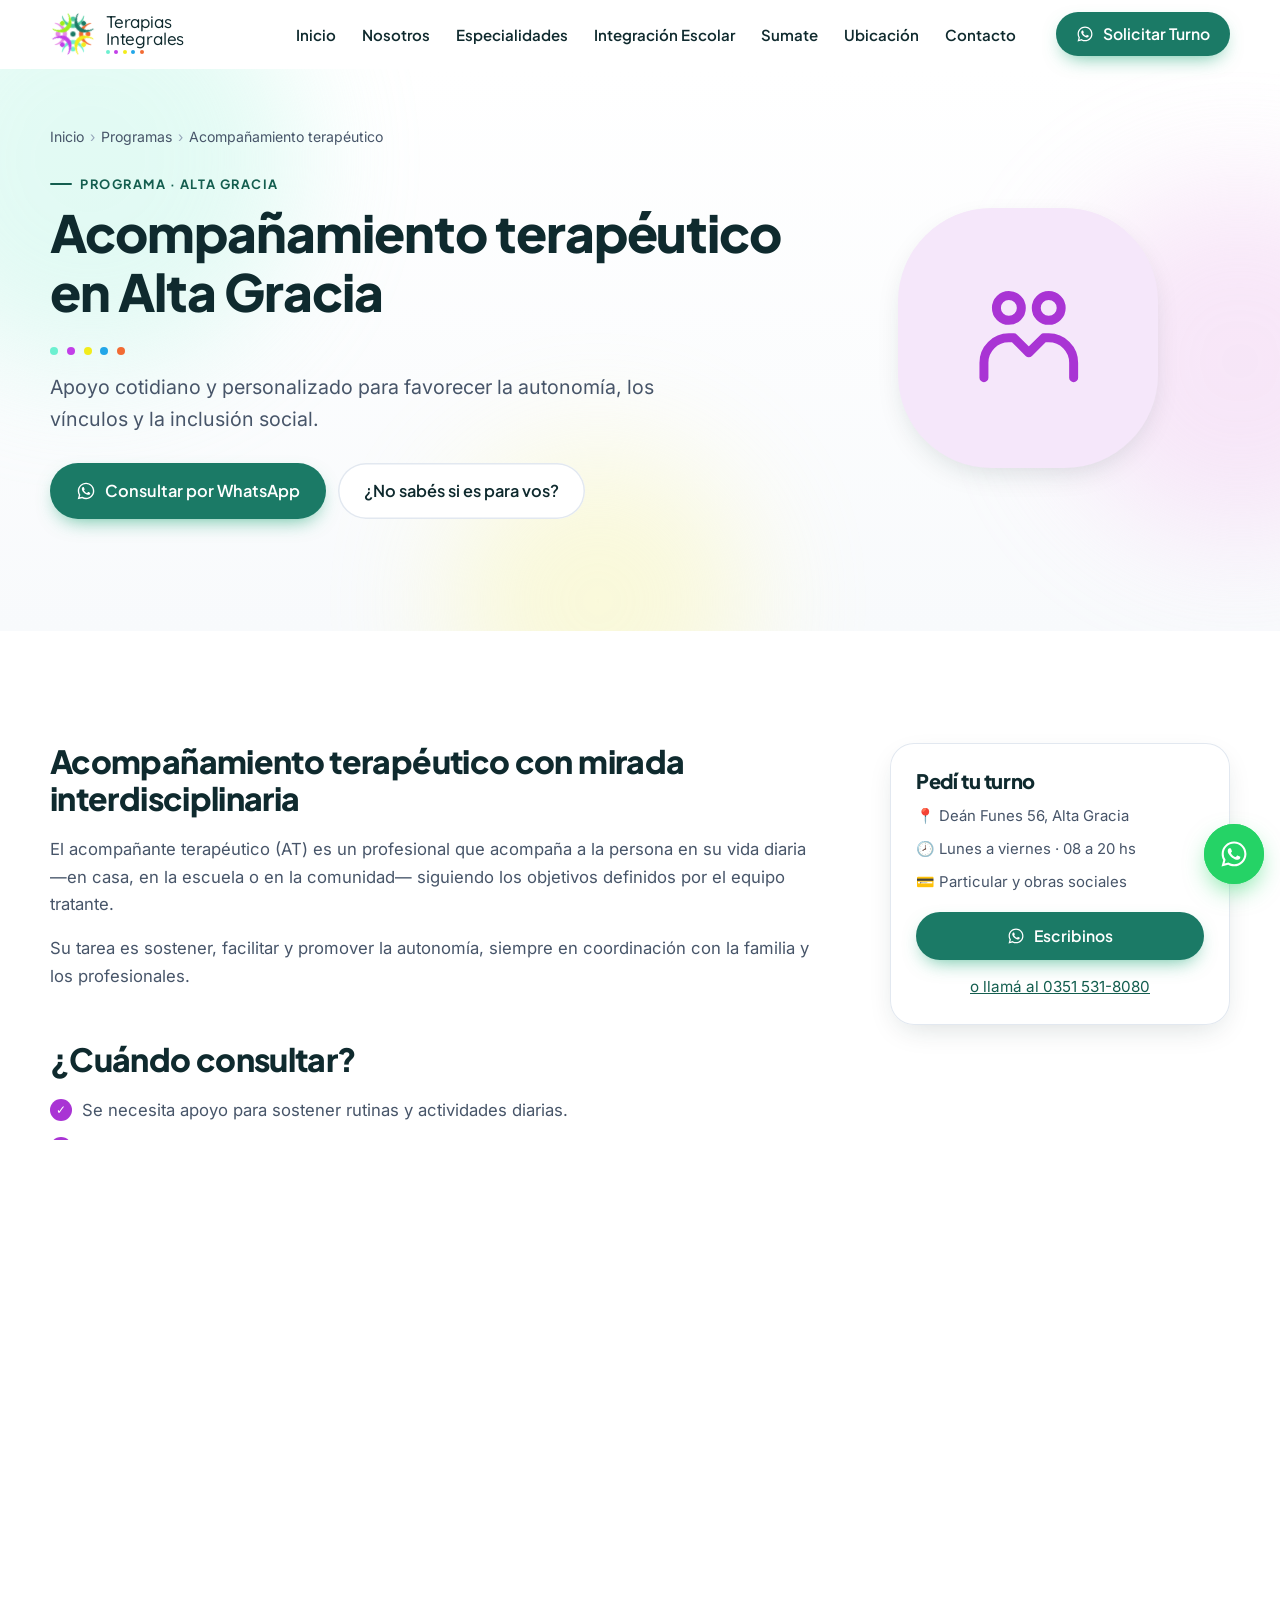
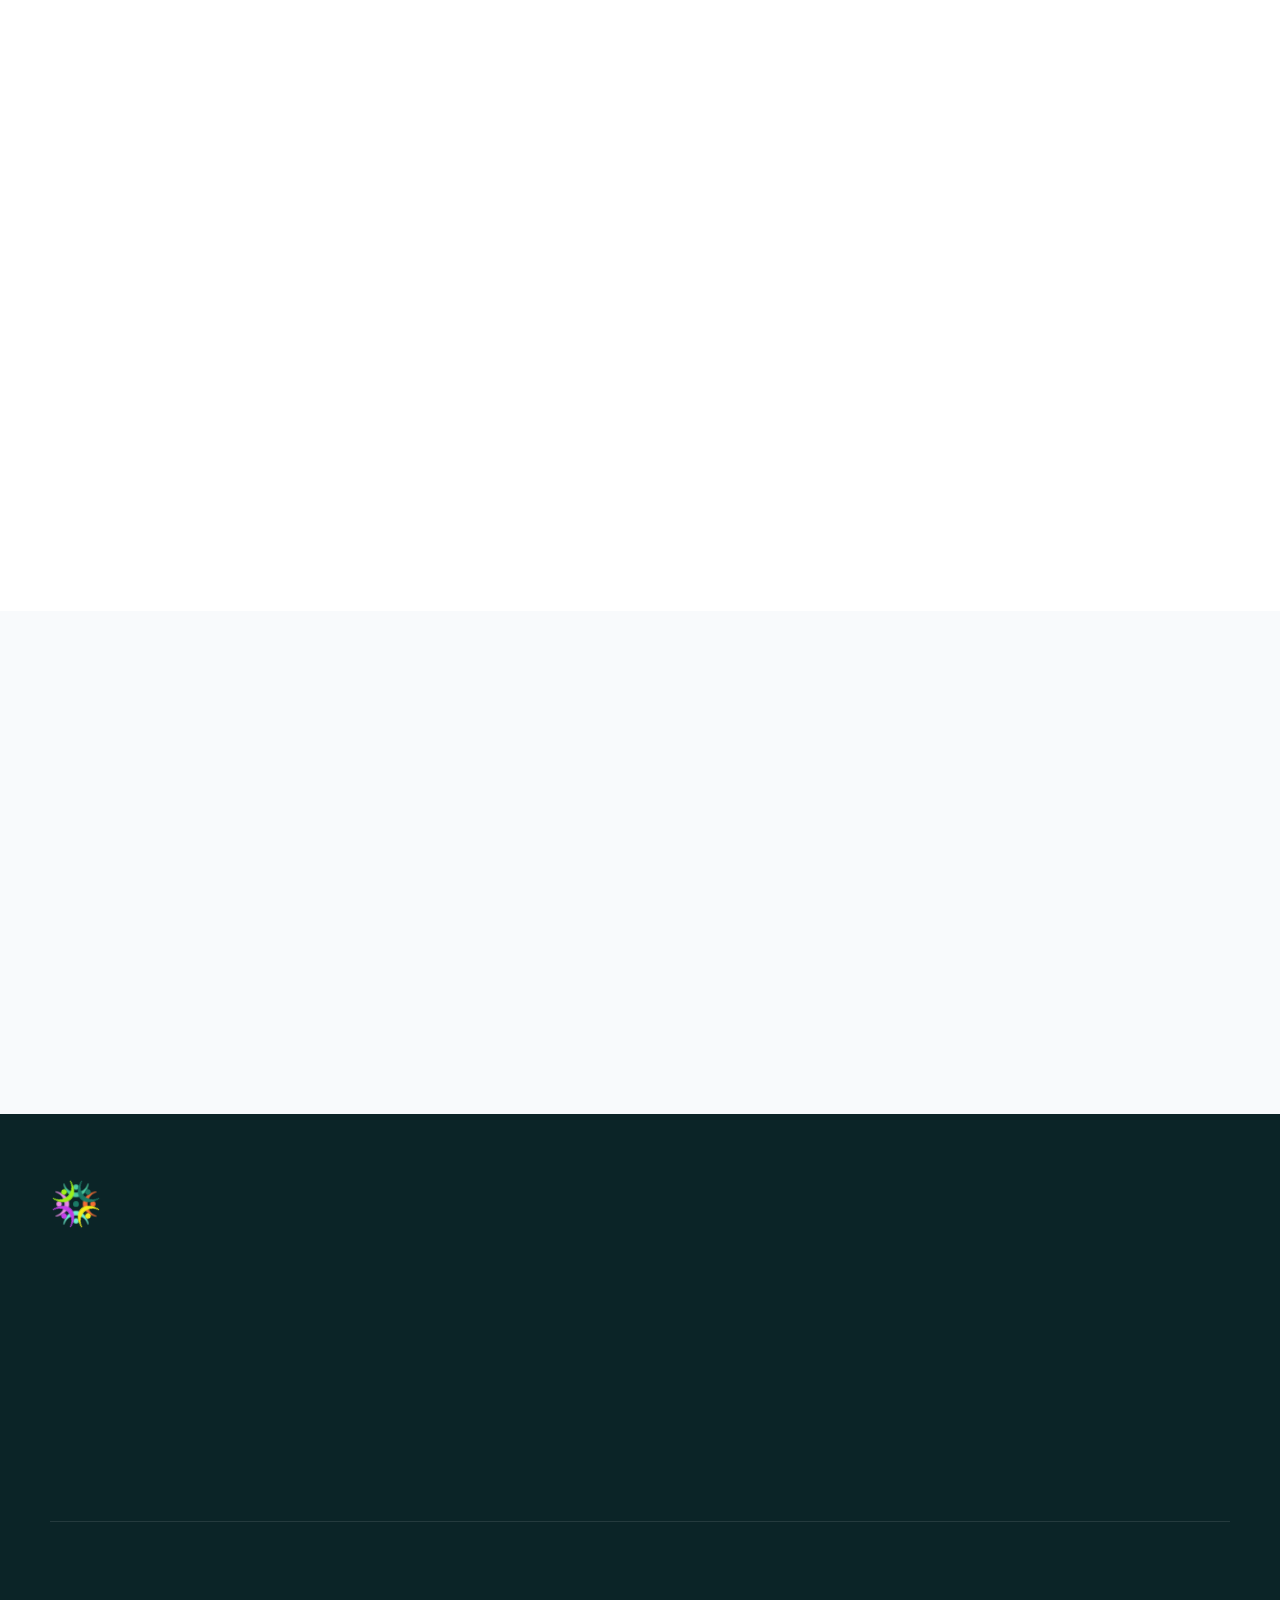
==== acompanamiento-terapeutico-alta-gracia/index.html @ f872b90b "Páginas por especialidad, orientador, mapa diferido, fuentes locales, privacidad y 404 Co-Authored-B" ====
<!doctype html>
<!-- Diseño y desarrollo web: Lic. Nicolás Bongiorno · WhatsApp +54 9 351 657-5261 · https://wa.me/5493516575261 -->
<!-- Página generada por tools/build.py: editá tools/content.py y volvé a ejecutar el script. -->
<html lang="es-AR">
<head>
  <meta charset="utf-8">
  <meta name="viewport" content="width=device-width, initial-scale=1, viewport-fit=cover">
  <title>Acompañante terapéutico en Alta Gracia | AT · Terapias Integrales</title>
  <meta name="description" content="Acompañamiento terapéutico (AT) en Alta Gracia: apoyo cotidiano personalizado en casa, escuela y comunidad para favorecer la autonomía.">
  <meta name="robots" content="index, follow, max-image-preview:large">
  <link rel="canonical" href="https://licbongiorno.github.io/terapiasintegrales/acompanamiento-terapeutico-alta-gracia/">
  <meta name="theme-color" content="#1B7A66">
  <meta name="geo.region" content="AR-X">
  <meta name="geo.placename" content="Alta Gracia, Córdoba">
  <meta property="og:type" content="website">
  <meta property="og:locale" content="es_AR">
  <meta property="og:site_name" content="Terapias Integrales">
  <meta property="og:title" content="Acompañante terapéutico en Alta Gracia | AT · Terapias Integrales">
  <meta property="og:description" content="Acompañamiento terapéutico (AT) en Alta Gracia: apoyo cotidiano personalizado en casa, escuela y comunidad para favorecer la autonomía.">
  <meta property="og:url" content="https://licbongiorno.github.io/terapiasintegrales/acompanamiento-terapeutico-alta-gracia/">
  <meta property="og:image" content="https://licbongiorno.github.io/terapiasintegrales/assets/img/og-image.png">
  <meta name="twitter:card" content="summary_large_image">
  <link rel="icon" href="../assets/img/logo.svg" type="image/svg+xml">
  <link rel="apple-touch-icon" href="../assets/img/apple-touch-icon.png">
  <link rel="manifest" href="../site.webmanifest">
  <link rel="preload" href="../assets/fonts/plusjakartasans-latin.woff2" as="font" type="font/woff2" crossorigin>
  <link rel="preload" href="../assets/fonts/inter-latin.woff2" as="font" type="font/woff2" crossorigin>
  <link rel="stylesheet" href="../assets/css/styles.css">
  <script type="application/ld+json">
{
  "@context": "https://schema.org",
  "@graph": [
    {
      "@type": "MedicalWebPage",
      "@id": "https://licbongiorno.github.io/terapiasintegrales/acompanamiento-terapeutico-alta-gracia/#pagina",
      "url": "https://licbongiorno.github.io/terapiasintegrales/acompanamiento-terapeutico-alta-gracia/",
      "name": "Acompañante terapéutico en Alta Gracia | AT · Terapias Integrales",
      "description": "Acompañamiento terapéutico (AT) en Alta Gracia: apoyo cotidiano personalizado en casa, escuela y comunidad para favorecer la autonomía.",
      "inLanguage": "es-AR",
      "isPartOf": {
        "@id": "https://licbongiorno.github.io/terapiasintegrales/#web"
      },
      "about": {
        "@id": "https://licbongiorno.github.io/terapiasintegrales/acompanamiento-terapeutico-alta-gracia/#servicio"
      },
      "lastReviewed": "2026-11-19",
      "breadcrumb": {
        "@id": "https://licbongiorno.github.io/terapiasintegrales/acompanamiento-terapeutico-alta-gracia/#ruta"
      }
    },
    {
      "@type": "Service",
      "@id": "https://licbongiorno.github.io/terapiasintegrales/acompanamiento-terapeutico-alta-gracia/#servicio",
      "name": "Acompañamiento terapéutico en Alta Gracia",
      "description": "Apoyo cotidiano y personalizado para favorecer la autonomía, los vínculos y la inclusión social.",
      "provider": {
        "@id": "https://licbongiorno.github.io/terapiasintegrales/#clinica"
      },
      "serviceType": "Acompañamiento terapéutico",
      "areaServed": {
        "@type": "City",
        "name": "Alta Gracia"
      }
    },
    {
      "@type": [
        "MedicalClinic",
        "LocalBusiness"
      ],
      "@id": "https://licbongiorno.github.io/terapiasintegrales/#clinica",
      "name": "Terapias Integrales",
      "url": "https://licbongiorno.github.io/terapiasintegrales/",
      "telephone": "+54 9 351 531-8080",
      "address": {
        "@type": "PostalAddress",
        "streetAddress": "Deán Funes 56, Barrio Pellegrini",
        "addressLocality": "Alta Gracia",
        "addressRegion": "Córdoba",
        "postalCode": "X5186GHG",
        "addressCountry": "AR"
      },
      "availableService": {
        "@id": "https://licbongiorno.github.io/terapiasintegrales/acompanamiento-terapeutico-alta-gracia/#servicio"
      }
    },
    {
      "@type": "BreadcrumbList",
      "@id": "https://licbongiorno.github.io/terapiasintegrales/acompanamiento-terapeutico-alta-gracia/#ruta",
      "itemListElement": [
        {
          "@type": "ListItem",
          "position": 1,
          "name": "Inicio",
          "item": "https://licbongiorno.github.io/terapiasintegrales/"
        },
        {
          "@type": "ListItem",
          "position": 2,
          "name": "Programas",
          "item": "https://licbongiorno.github.io/terapiasintegrales/#programas"
        },
        {
          "@type": "ListItem",
          "position": 3,
          "name": "Acompañamiento terapéutico",
          "item": "https://licbongiorno.github.io/terapiasintegrales/acompanamiento-terapeutico-alta-gracia/"
        }
      ]
    },
    {
      "@type": "FAQPage",
      "mainEntity": [
        {
          "@type": "Question",
          "name": "¿Qué hace un acompañante terapéutico?",
          "acceptedAnswer": {
            "@type": "Answer",
            "text": "Acompaña a la persona en su vida cotidiana para favorecer su autonomía e inclusión, siguiendo los objetivos del tratamiento y en coordinación con el equipo."
          }
        },
        {
          "@type": "Question",
          "name": "¿Se necesita una indicación?",
          "acceptedAnswer": {
            "@type": "Answer",
            "text": "Generalmente el AT es indicado por el profesional tratante, y suele ser un requisito para la cobertura de la obra social."
          }
        },
        {
          "@type": "Question",
          "name": "¿Dónde trabaja el AT?",
          "acceptedAnswer": {
            "@type": "Answer",
            "text": "En los espacios que se acuerden según los objetivos: el hogar, la escuela, actividades recreativas o la comunidad."
          }
        }
      ]
    }
  ]
}
  </script>
</head>

<body>
  <a class="skip-link" href="#main">Saltar al contenido</a>
  <div class="scroll-progress" aria-hidden="true"></div>

  <header class="header" id="top">
    <nav class="nav container" aria-label="Navegación principal">
      <a class="brand" href="../" aria-label="Terapias Integrales, ir al inicio">
        <svg class="lm" viewBox="-320 -320 640 640" aria-hidden="true" focusable="false"><g transform="rotate(0)"><g class="lm-f" style="--i:0;color:var(--l-teal)"><use href="#lm-p"/></g></g><g transform="rotate(90)"><g class="lm-f" style="--i:2;color:var(--l-orange)"><use href="#lm-p"/></g></g><g transform="rotate(180)"><g class="lm-f" style="--i:4;color:var(--l-mint)"><use href="#lm-p"/></g></g><g transform="rotate(270)"><g class="lm-f" style="--i:6;color:var(--l-pink)"><use href="#lm-p"/></g></g><g transform="rotate(45)"><g class="lm-f" style="--i:1;color:var(--l-green)"><use href="#lm-p"/></g></g><g transform="rotate(135)"><g class="lm-f" style="--i:3;color:var(--l-yellow)"><use href="#lm-p"/></g></g><g transform="rotate(225)"><g class="lm-f" style="--i:5;color:var(--l-purple)"><use href="#lm-p"/></g></g><g transform="rotate(315)"><g class="lm-f" style="--i:7;color:var(--l-lime)"><use href="#lm-p"/></g></g><circle class="lm-c" r="36"/></svg>
        <span class="brand__text"><span>Terapias</span><span>Integrales</span><span class="ldots" aria-hidden="true"><i></i><i></i><i></i><i></i><i></i></span></span>
      </a>

      <ul class="nav__links" id="nav-menu">
        <li><a href="../">Inicio</a></li>
        <li><a href="../#nosotros">Nosotros</a></li>
        <li><a href="../#especialidades">Especialidades</a></li>
        <li><a href="../#programas">Integración Escolar</a></li>
        <li><a href="../#trabaja-con-nosotros">Sumate</a></li>
        <li><a href="../#ubicacion">Ubicación</a></li>
        <li><a href="../#contacto">Contacto</a></li>
        <li class="nav__cta-mobile"><a class="btn btn--primary js-wa" href="https://wa.me/5493515318080?text=Hola%20Terapias%20Integrales%2C%20quisiera%20hacer%20una%20consulta%20por%20un%20turno." target="_blank" rel="noopener">Solicitar Turno</a></li>
      </ul>

      <a class="btn btn--primary nav__cta magnetic" href="https://wa.me/5493515318080?text=Hola%20Terapias%20Integrales%2C%20quisiera%20hacer%20una%20consulta%20por%20un%20turno." target="_blank" rel="noopener">
        <svg aria-hidden="true" width="18" height="18"><use href="#i-wa"/></svg>
        Solicitar Turno
      </a>

      <button class="nav__toggle" aria-controls="nav-menu" aria-expanded="false" aria-label="Abrir menú">
        <span></span><span></span><span></span>
      </button>
    </nav>
  </header>
  <div class="nav__backdrop" aria-hidden="true"></div>

  <main id="main">
    <section class="page-hero" style="--c:var(--purple)" aria-labelledby="page-title">
      <div class="hero__bg" aria-hidden="true">
        <span class="blob blob--1"></span>
        <span class="blob blob--2"></span>
        <span class="blob blob--3"></span>
      </div>
      <div class="container page-hero__grid">
        <div>
          <nav class="crumbs" aria-label="Ruta de navegación">
            <ol>
              <li><a href="../">Inicio</a></li>
              <li><a href="../#programas">Programas</a></li>
              <li aria-current="page">Acompañamiento terapéutico</li>
            </ol>
          </nav>
          <p class="eyebrow reveal">Programa · Alta Gracia</p>
          <h1 id="page-title" class="reveal">Acompañamiento terapéutico en Alta Gracia</h1>
          <span class="ldots reveal" aria-hidden="true"><i></i><i></i><i></i><i></i><i></i></span>
          <p class="hero__lead reveal">Apoyo cotidiano y personalizado para favorecer la autonomía, los vínculos y la inclusión social.</p>
          <div class="hero__actions reveal">
            <a class="btn btn--primary btn--lg magnetic" href="https://wa.me/5493515318080?text=Hola%20Terapias%20Integrales%2C%20quisiera%20consultar%20por%20acompa%C3%B1amiento%20terap%C3%A9utico." target="_blank" rel="noopener">
              <svg aria-hidden="true" width="20" height="20"><use href="#i-wa"/></svg>
              Consultar por WhatsApp
            </a>
            <a class="btn btn--ghost btn--lg" href="../#orientador-seccion">¿No sabés si es para vos?</a>
          </div>
        </div>
        <div class="page-hero__icon reveal" aria-hidden="true"><svg><use href="#i-hands"/></svg></div>
      </div>
    </section>

    <section class="section">
      <div class="container page-layout">
        <article class="prose" style="--c:var(--purple)">
          <h2 class="reveal">Acompañamiento terapéutico con mirada interdisciplinaria</h2>
          <p class="reveal">El acompañante terapéutico (AT) es un profesional que acompaña a la persona en su vida diaria —en casa, en la escuela o en la comunidad— siguiendo los objetivos definidos por el equipo tratante.</p>
          <p class="reveal">Su tarea es sostener, facilitar y promover la autonomía, siempre en coordinación con la familia y los profesionales.</p>

          <h2 class="reveal">¿Cuándo consultar?</h2>
          <ul class="checks-ink reveal">
              <li>Se necesita apoyo para sostener rutinas y actividades diarias.</li>
              <li>Hay indicación del equipo tratante de un AT.</li>
              <li>Se busca favorecer la inclusión en espacios sociales, recreativos o escolares.</li>
              <li>Momentos de crisis o transición que requieren mayor acompañamiento.</li>
          </ul>

          <h2 class="reveal">Cómo trabajamos</h2>
          <ul class="checks-ink reveal">
              <li>Entrevista inicial y definición de objetivos con el equipo tratante.</li>
              <li>Asignación de un acompañante según el perfil y la necesidad.</li>
              <li>Intervención en los espacios acordados (hogar, escuela, comunidad).</li>
              <li>Supervisión y reuniones de seguimiento.</li>
          </ul>

          <h2 class="reveal">¿A quiénes atendemos?</h2>
          <p class="reveal">Niños, adolescentes, adultos y adultos mayores. Atendemos en Deán Funes 56, Barrio Pellegrini, Alta Gracia (Córdoba), de lunes a viernes de 08:00 a 20:00 hs.</p>

          <h2 class="reveal">Preguntas frecuentes sobre acompañamiento terapéutico</h2>
          <div class="accordion">
            <details class="acc reveal" name="faq" open>
              <summary>¿Qué hace un acompañante terapéutico?</summary>
              <div class="acc__body"><p>Acompaña a la persona en su vida cotidiana para favorecer su autonomía e inclusión, siguiendo los objetivos del tratamiento y en coordinación con el equipo.</p></div>
            </details>
            <details class="acc reveal" name="faq">
              <summary>¿Se necesita una indicación?</summary>
              <div class="acc__body"><p>Generalmente el AT es indicado por el profesional tratante, y suele ser un requisito para la cobertura de la obra social.</p></div>
            </details>
            <details class="acc reveal" name="faq">
              <summary>¿Dónde trabaja el AT?</summary>
              <div class="acc__body"><p>En los espacios que se acuerden según los objetivos: el hogar, la escuela, actividades recreativas o la comunidad.</p></div>
            </details>
          </div>
        </article>

        <aside class="page-aside">
          <div class="aside-card reveal">
            <h2>Pedí tu turno</h2>
            <ul>
              <li>📍 Deán Funes 56, Alta Gracia</li>
              <li>🕗 Lunes a viernes · 08 a 20 hs</li>
              <li>💳 Particular y obras sociales</li>
            </ul>
            <a class="btn btn--primary magnetic" href="https://wa.me/5493515318080?text=Hola%20Terapias%20Integrales%2C%20quisiera%20consultar%20por%20acompa%C3%B1amiento%20terap%C3%A9utico." target="_blank" rel="noopener">
              <svg aria-hidden="true" width="18" height="18"><use href="#i-wa"/></svg> Escribinos
            </a>
            <p style="margin:14px 0 0;text-align:center"><a href="tel:+5493515318080">o llamá al 0351 531-8080</a></p>
          </div>
        </aside>
      </div>
    </section>

    <section class="section section--soft" aria-labelledby="rel-title">
      <div class="container">
        <header class="section__head">
          <p class="eyebrow reveal">Trabajo en equipo</p>
          <h2 id="rel-title" class="reveal">Especialidades que suelen complementarse</h2>
          <span class="ldots reveal" aria-hidden="true"><i></i><i></i><i></i><i></i><i></i></span>
        </header>
        <ul class="related reveal">
            <li><a href="../integracion-escolar-alta-gracia/" style="--c:var(--green)"><span class="card__icon"><svg aria-hidden="true"><use href="#i-school"/></svg></span>Integración escolar</a></li>
            <li><a href="../psicologia-alta-gracia/" style="--c:var(--purple)"><span class="card__icon"><svg aria-hidden="true"><use href="#i-psico"/></svg></span>Psicología</a></li>
            <li><a href="../psicomotricidad-alta-gracia/" style="--c:#5FA80F"><span class="card__icon"><svg aria-hidden="true"><use href="#i-motor"/></svg></span>Psicomotricidad</a></li>
        </ul>
      </div>
    </section>
  </main>

  <!-- ================= FOOTER ================= -->
  <footer class="footer">
    <div class="container footer__grid">
      <div>
        <a class="brand brand--light" href="../" aria-label="Terapias Integrales, ir al inicio">
          <svg class="lm lm--footer" viewBox="-320 -320 640 640" aria-hidden="true" focusable="false"><g transform="rotate(0)"><g class="lm-f" style="--i:0;color:var(--l-teal)"><use href="#lm-p"/></g></g><g transform="rotate(90)"><g class="lm-f" style="--i:2;color:var(--l-orange)"><use href="#lm-p"/></g></g><g transform="rotate(180)"><g class="lm-f" style="--i:4;color:var(--l-mint)"><use href="#lm-p"/></g></g><g transform="rotate(270)"><g class="lm-f" style="--i:6;color:var(--l-pink)"><use href="#lm-p"/></g></g><g transform="rotate(45)"><g class="lm-f" style="--i:1;color:var(--l-green)"><use href="#lm-p"/></g></g><g transform="rotate(135)"><g class="lm-f" style="--i:3;color:var(--l-yellow)"><use href="#lm-p"/></g></g><g transform="rotate(225)"><g class="lm-f" style="--i:5;color:var(--l-purple)"><use href="#lm-p"/></g></g><g transform="rotate(315)"><g class="lm-f" style="--i:7;color:var(--l-lime)"><use href="#lm-p"/></g></g><circle class="lm-c" r="36"/></svg>
          <span class="brand__text"><span>Terapias</span><span>Integrales</span><span class="ldots" aria-hidden="true"><i></i><i></i><i></i><i></i><i></i></span></span>
        </a>
        <p class="footer__about">Centro de salud interdisciplinario en Alta Gracia, Córdoba. Psicología, fonoaudiología, psicopedagogía, psicomotricidad, kinesiología y nutrición.</p>
        <button type="button" class="share-btn footer__share js-share">
          <svg aria-hidden="true" width="16" height="16" viewBox="0 0 24 24" fill="none" stroke="currentColor" stroke-width="2" stroke-linecap="round" stroke-linejoin="round"><circle cx="18" cy="5" r="3"/><circle cx="6" cy="12" r="3"/><circle cx="18" cy="19" r="3"/><path d="m8.6 13.5 6.8 4M15.4 6.5l-6.8 4"/></svg>
          Compartir esta web
        </button>
      </div>
      <nav aria-label="Especialidades">
        <h2 class="footer__title">Especialidades</h2>
        <ul>
          <li><a href="../psicologia-alta-gracia/">Psicología</a></li>
          <li><a href="../fonoaudiologia-alta-gracia/">Fonoaudiología</a></li>
          <li><a href="../psicopedagogia-alta-gracia/">Psicopedagogía</a></li>
          <li><a href="../psicomotricidad-alta-gracia/">Psicomotricidad</a></li>
          <li><a href="../kinesiologia-alta-gracia/">Kinesiología</a></li>
          <li><a href="../nutricion-alta-gracia/">Nutrición</a></li>
          <li><a href="../integracion-escolar-alta-gracia/">Integración escolar</a></li>
          <li><a href="../acompanamiento-terapeutico-alta-gracia/">Acompañamiento terapéutico</a></li>
        </ul>
      </nav>
      <nav aria-label="Enlaces del pie">
        <h2 class="footer__title">Secciones</h2>
        <ul>
          <li><a href="../#nosotros">Nosotros</a></li>
          <li><a href="../#especialidades">Especialidades</a></li>
          <li><a href="../#orientador-seccion">¿Qué especialidad necesito?</a></li>
          <li><a href="../#faq">Preguntas frecuentes</a></li>
          <li><a href="../#trabaja-con-nosotros">Trabajá con nosotros</a></li>
          <li><a href="../#ubicacion">Ubicación</a></li>
        </ul>
      </nav>
      <div>
        <h2 class="footer__title">Contacto</h2>
        <ul>
          <li>Deán Funes 56, Alta Gracia</li>
          <li><a href="tel:+5493515318080">0351 531-8080</a></li>
          <li>Lun a Vie · 08 a 20 hs</li>
          <li><a href="https://www.instagram.com/terapias_integrales_ag/" target="_blank" rel="noopener">@terapias_integrales_ag</a></li>
        </ul>
      </div>
    </div>
    <div class="container footer__bottom">
      <div class="footer__legal">
        <p>© <span id="year">2026</span> Terapias Integrales · Alta Gracia, Córdoba, Argentina</p>
        <a href="../privacidad/">Política de privacidad</a>
      </div>

      <!-- Crédito de diseño -->
      <a class="credit" href="https://wa.me/5493516575261?text=Hola%20Nicol%C3%A1s%2C%20vi%20la%20web%20de%20Terapias%20Integrales%20y%20me%20gustar%C3%ADa%20una%20p%C3%A1gina%20web%20para%20mi%20proyecto." target="_blank" rel="noopener" aria-label="Diseño y desarrollo web por Lic. Nicolás Bongiorno. ¿Querés una web así? Escribile por WhatsApp al 351 657-5261">
        <span class="credit__badge" aria-hidden="true">
          <svg width="18" height="18" viewBox="0 0 24 24" fill="none" stroke="currentColor" stroke-width="2" stroke-linecap="round" stroke-linejoin="round"><path d="m16 18 6-6-6-6M8 6l-6 6 6 6"/></svg>
        </span>
        <span class="credit__text">
          <span class="credit__small">Diseño y desarrollo web</span>
          <span class="credit__name">Lic. Nicolás Bongiorno</span>
        </span>
        <span class="credit__cta" aria-hidden="true">
          <svg width="16" height="16"><use href="#i-wa"/></svg>
          <span>¿Querés una web así? <strong>351 657-5261</strong></span>
        </span>
      </a>

      <a href="#top" class="to-top" aria-label="Volver arriba">↑</a>
    </div>
  </footer>

  <!-- ================= WHATSAPP FLOTANTE ================= -->
  <a class="wa-float" href="https://wa.me/5493515318080?text=Hola%20Terapias%20Integrales%2C%20quisiera%20hacer%20una%20consulta%20por%20un%20turno." target="_blank" rel="noopener" aria-label="Escribinos por WhatsApp">
    <span class="wa-float__tip">¿Te ayudamos? <strong>Escribinos</strong></span>
    <span class="wa-float__btn"><svg aria-hidden="true" width="30" height="30"><use href="#i-wa"/></svg></span>
  </a>

  <div class="toast" role="status" aria-live="polite"></div>

  <!-- ================= SPRITE DE ÍCONOS ================= -->
  <svg width="0" height="0" style="position:absolute" aria-hidden="true">
    <defs>
      <g id="lm-p"><circle cx="0" cy="-208" r="34" fill="currentColor"/><path d="M-150 -250 C-120 -34 120 -34 150 -250 C100 -100 -100 -100 -150 -250Z" fill="currentColor" stroke="currentColor" stroke-width="8" stroke-linejoin="round"/></g>
      <symbol id="i-wa" viewBox="0 0 24 24"><path fill="currentColor" d="M12.04 2C6.58 2 2.13 6.45 2.13 11.91c0 1.75.46 3.45 1.32 4.95L2.05 22l5.25-1.38c1.45.79 3.08 1.21 4.74 1.21 5.46 0 9.91-4.45 9.91-9.91C21.95 6.45 17.5 2 12.04 2Zm0 18.15c-1.48 0-2.93-.4-4.2-1.15l-.3-.18-3.12.82.83-3.04-.2-.31a8.2 8.2 0 0 1-1.26-4.38c0-4.54 3.7-8.24 8.25-8.24 4.54 0 8.24 3.7 8.24 8.24 0 4.55-3.7 8.24-8.24 8.24Zm4.52-6.16c-.25-.12-1.47-.72-1.69-.81-.23-.08-.39-.12-.56.13-.16.25-.64.81-.78.97-.15.17-.29.19-.54.06-.25-.12-1.05-.39-1.99-1.23-.74-.66-1.23-1.47-1.38-1.72-.14-.25-.01-.38.11-.51.11-.11.25-.29.37-.43.13-.15.17-.25.25-.42.08-.17.04-.31-.02-.43-.06-.13-.56-1.35-.77-1.84-.2-.48-.41-.42-.56-.43h-.48c-.17 0-.43.06-.66.31-.22.25-.86.85-.86 2.07s.89 2.4 1.01 2.56c.12.17 1.75 2.67 4.23 3.74.59.26 1.05.41 1.41.52.59.19 1.13.16 1.56.1.48-.07 1.47-.6 1.67-1.18.21-.58.21-1.07.14-1.18-.06-.1-.22-.16-.47-.28Z"/></symbol>
      <symbol id="i-arrow" viewBox="0 0 24 24"><path fill="none" stroke="currentColor" stroke-width="2" stroke-linecap="round" stroke-linejoin="round" d="M5 12h14M13 6l6 6-6 6"/></symbol>
      <symbol id="i-psico" viewBox="0 0 24 24"><g fill="none" stroke="currentColor" stroke-width="1.8" stroke-linecap="round" stroke-linejoin="round"><path d="M12 21s-7-4.35-7-10a4.5 4.5 0 0 1 7-3.74A4.5 4.5 0 0 1 19 11c0 5.65-7 10-7 10Z"/><path d="M9 11.5c1 1.3 2 1.8 3 1.8s2-.5 3-1.8"/></g></symbol>
      <symbol id="i-fono" viewBox="0 0 24 24"><g fill="none" stroke="currentColor" stroke-width="1.8" stroke-linecap="round" stroke-linejoin="round"><path d="M4 12h2M8 8v8M12 5v14M16 8v8M20 11v2"/></g></symbol>
      <symbol id="i-psp" viewBox="0 0 24 24"><g fill="none" stroke="currentColor" stroke-width="1.8" stroke-linecap="round" stroke-linejoin="round"><path d="M9 18h6M10 21h4"/><path d="M12 3a6 6 0 0 0-3.6 10.8c.6.45 1 1.2 1 2V16h5.2v-.2c0-.8.4-1.55 1-2A6 6 0 0 0 12 3Z"/></g></symbol>
      <symbol id="i-motor" viewBox="0 0 24 24"><g fill="none" stroke="currentColor" stroke-width="1.8" stroke-linecap="round" stroke-linejoin="round"><circle cx="13" cy="4.5" r="1.8"/><path d="M7 21l3-6 3 2 1 4M9 11l3-3 3 3 3 1M10 15l2-7"/></g></symbol>
      <symbol id="i-kine" viewBox="0 0 24 24"><g fill="none" stroke="currentColor" stroke-width="1.8" stroke-linecap="round" stroke-linejoin="round"><path d="M12 3v18M9 6c0 1.5 6 1.5 6 0M9 10c0 1.5 6 1.5 6 0M9 14c0 1.5 6 1.5 6 0M9 18c0 1.5 6 1.5 6 0"/></g></symbol>
      <symbol id="i-nutri" viewBox="0 0 24 24"><g fill="none" stroke="currentColor" stroke-width="1.8" stroke-linecap="round" stroke-linejoin="round"><path d="M12 7c-1.5-2-5-2.5-6.5 0C4 9.5 5 15 7.5 18.5c1.3 1.8 3 2.2 4.5 1.3 1.5.9 3.2.5 4.5-1.3C19 15 20 9.5 18.5 7 17 4.5 13.5 5 12 7Z"/><path d="M12 7c0-2 1-3.5 3-4"/></g></symbol>
      <symbol id="i-school" viewBox="0 0 24 24"><g fill="none" stroke="currentColor" stroke-width="1.8" stroke-linecap="round" stroke-linejoin="round"><path d="M2 9l10-5 10 5-10 5L2 9Z"/><path d="M6 11v5c0 1.5 3 3 6 3s6-1.5 6-3v-5M22 9v6"/></g></symbol>
      <symbol id="i-hands" viewBox="0 0 24 24"><g fill="none" stroke="currentColor" stroke-width="1.8" stroke-linecap="round" stroke-linejoin="round"><circle cx="8" cy="6" r="2.5"/><circle cx="16" cy="6" r="2.5"/><path d="M3 20v-3a5 5 0 0 1 5-5h1l3 3 3-3h1a5 5 0 0 1 5 5v3"/></g></symbol>
      <symbol id="i-shield" viewBox="0 0 24 24"><g fill="none" stroke="currentColor" stroke-width="1.8" stroke-linecap="round" stroke-linejoin="round"><path d="M12 3l8 3v6c0 5-3.5 8-8 9-4.5-1-8-4-8-9V6l8-3Z"/><path d="M9 12l2 2 4-4"/></g></symbol>
      <symbol id="i-pin" viewBox="0 0 24 24"><g fill="none" stroke="currentColor" stroke-width="1.8" stroke-linecap="round" stroke-linejoin="round"><path d="M12 21s-7-6.2-7-12a7 7 0 0 1 14 0c0 5.8-7 12-7 12Z"/><circle cx="12" cy="9" r="2.5"/></g></symbol>
      <symbol id="i-clock" viewBox="0 0 24 24"><g fill="none" stroke="currentColor" stroke-width="1.8" stroke-linecap="round"><circle cx="12" cy="12" r="9"/><path d="M12 7v5l3 2"/></g></symbol>
      <symbol id="i-phone" viewBox="0 0 24 24"><path fill="none" stroke="currentColor" stroke-width="1.8" stroke-linejoin="round" d="M5 3h3l2 5-2.5 1.5a11 11 0 0 0 7 7L16 14l5 2v3a2 2 0 0 1-2 2A16 16 0 0 1 3 5a2 2 0 0 1 2-2Z"/></symbol>
      <symbol id="i-ig" viewBox="0 0 24 24"><g fill="none" stroke="currentColor" stroke-width="1.8"><rect x="3" y="3" width="18" height="18" rx="5"/><circle cx="12" cy="12" r="4"/><circle cx="17.5" cy="6.5" r="1" fill="currentColor"/></g></symbol>
    </defs>
  </svg>

  <script src="../assets/js/main.js" defer></script>
</body>
</html>
---- assets/css/styles.css ----
/* ==========================================================
   Terapias Integrales · Alta Gracia
   Mobile-first · tokens en :root
   ========================================================== */
/* Fuentes alojadas en el sitio (subconjunto latino: á é í ó ú ñ ü ¿ ¡) · SIL Open Font License */
@font-face { font-family: "Inter"; font-style: normal; font-weight: 400 600; font-display: swap; src: url("../fonts/inter-latin.woff2") format("woff2"); }
@font-face { font-family: "Plus Jakarta Sans"; font-style: normal; font-weight: 600 800; font-display: swap; src: url("../fonts/plusjakartasans-latin.woff2") format("woff2"); }
@font-face { font-family: "Quicksand"; font-style: normal; font-weight: 500 600; font-display: swap; src: url("../fonts/quicksand-latin.woff2") format("woff2"); }

:root {
  --white: #FFFFFF;
  --soft: #F8FAFC;
  --ink: #0F2A2E;
  --ink-2: #475569;
  --line: #E2E8F0;

  /* Paleta del logo */
  --green: #1B7A66;      /* verde oscuro (centro del logo) */
  --green-600: #145E4F;
  --green-50: #E9F8F3;
  --teal: #4CC9A0;
  --mint: #6CF0D0;
  --purple: #A934D4;
  --purple-600: #8A22B0;
  --pink: #E88AE6;
  --lime: #9EEF1A;
  --blue: #22A6E8;
  --blue-50: #F0F9FF;
  --coral: #F26B33;
  --coral-50: #FFF4EE;
  --yellow: #F2EC1B;
  --l-teal: #4CC9A0; --l-green: #1B7A66; --l-orange: #F26B33; --l-yellow: #F2EC1B;
  --l-mint: #6CF0D0; --l-purple: #C23FE8; --l-pink: #E88AE6; --l-lime: #9EEF1A;
  --wa: #25D366;

  --radius: 20px;
  --radius-sm: 12px;
  --shadow-sm: 0 1px 2px rgb(15 42 46 / .06), 0 2px 8px rgb(15 42 46 / .04);
  --shadow: 0 10px 30px -10px rgb(15 42 46 / .18);
  --shadow-lg: 0 30px 60px -20px rgb(14 159 110 / .35);

  --f-logo: "Quicksand", "Comfortaa", system-ui, sans-serif;
  --f-head: "Plus Jakarta Sans", "Outfit", system-ui, sans-serif;
  --f-body: "Inter", system-ui, -apple-system, "Segoe UI", sans-serif;
  --ease: cubic-bezier(.22, 1, .36, 1);
  --header-h: 68px;
}

*, *::before, *::after { box-sizing: border-box; }
html { overflow-x: clip; scroll-behavior: smooth; scroll-padding-top: calc(var(--header-h) + 12px); -webkit-text-size-adjust: 100%; }
body {
  margin: 0;
  font: 400 1rem/1.65 var(--f-body);
  color: var(--ink);
  background: var(--white);
  overflow-x: hidden;
  -webkit-font-smoothing: antialiased;
}
img, svg, iframe { display: block; max-width: 100%; }
a { color: var(--green-600); }
h1, h2, h3, .h3 { font-family: var(--f-head); line-height: 1.15; margin: 0 0 .6em; letter-spacing: -.02em; color: var(--ink); }
h1 { font-size: clamp(2.1rem, 6.2vw, 3.7rem); font-weight: 800; }
h2 { font-size: clamp(1.7rem, 4.2vw, 2.6rem); font-weight: 800; }
h3, .h3 { font-size: 1.2rem; font-weight: 700; }
p { margin: 0 0 1em; }
ul, ol { margin: 0; padding: 0; list-style: none; }
address { font-style: normal; }
:focus-visible { outline: 3px solid var(--blue); outline-offset: 3px; border-radius: 6px; }

.container { width: min(1180px, 100% - 32px); margin-inline: auto; }
.skip-link { position: absolute; left: 16px; top: -60px; background: var(--ink); color: #fff; padding: 10px 16px; border-radius: 10px; z-index: 200; transition: top .2s; }
.skip-link:focus { top: 12px; }

/* ---------- Scroll progress ---------- */
.scroll-progress { position: fixed; inset: 0 0 auto 0; height: 3px; z-index: 120; transform-origin: 0 50%; transform: scaleX(0);
  background: linear-gradient(90deg, var(--l-mint), var(--l-green), var(--l-orange), var(--l-yellow), var(--l-purple), var(--l-pink), var(--l-lime)); }

/* ---------- Botones ---------- */
.btn {
  --bg: var(--ink); --fg: #fff;
  position: relative; overflow: hidden; isolation: isolate;
  display: inline-flex; align-items: center; justify-content: center; gap: .55em;
  min-height: 48px; padding: .8em 1.3em; border-radius: 999px; border: 0;
  font: 600 .98rem/1 var(--f-head); text-decoration: none; cursor: pointer;
  background: var(--bg); color: var(--fg);
  transition: transform .35s var(--ease), box-shadow .35s var(--ease), background-color .25s;
  will-change: transform;
}
.btn svg { flex: none; transition: transform .35s var(--ease); }
.btn:hover svg:last-child { transform: translateX(3px); }
.btn:active { transform: scale(.97); }
.btn--primary { --bg: var(--green); box-shadow: 0 8px 20px -8px rgb(14 159 110 / .7); }
.btn--primary:hover { --bg: var(--green-600); box-shadow: var(--shadow-lg); }
.btn--ghost { --bg: var(--white); --fg: var(--ink); box-shadow: inset 0 0 0 1.5px var(--line); }
.btn--ghost:hover { box-shadow: inset 0 0 0 1.5px var(--green); --fg: var(--green-600); }
.btn--light { --bg: rgb(255 255 255 / .95); --fg: var(--ink); }
.btn--light:hover { --bg: #fff; box-shadow: var(--shadow); }
.btn--lg { min-height: 56px; padding: 1em 1.6em; font-size: 1.02rem; }
.btn--block { width: 100%; }
.ripple { position: absolute; border-radius: 50%; transform: scale(0); background: rgb(255 255 255 / .45); animation: ripple .65s var(--ease) forwards; pointer-events: none; z-index: -1; }
.btn--ghost .ripple, .btn--light .ripple { background: rgb(14 159 110 / .18); }
@keyframes ripple { to { transform: scale(3.2); opacity: 0; } }

/* ---------- Header ---------- */
.header {
  position: sticky; top: 0; z-index: 100;
  border-bottom: 1px solid transparent;
  transition: box-shadow .3s, border-color .3s, transform .4s var(--ease);
}
.header::before { content: ""; position: absolute; inset: 0; z-index: -1; background: rgb(255 255 255 / .8);
  backdrop-filter: saturate(1.6) blur(14px); -webkit-backdrop-filter: saturate(1.6) blur(14px); }
.header.is-scrolled { border-color: var(--line); box-shadow: var(--shadow-sm); }
.header.is-hidden { transform: translateY(-100%); }
.nav { height: var(--header-h); display: flex; align-items: center; gap: 16px; }
.brand { display: inline-flex; align-items: center; gap: 10px; text-decoration: none; color: var(--ink); }
.brand .lm { width: 46px; height: 46px; flex: none; transition: transform .8s var(--ease); }
.brand:hover .lm { transform: rotate(45deg); }
.brand__text { display: grid; font: 500 1.06rem/1 var(--f-logo); letter-spacing: -.01em; }
.brand__text span:last-child { font-size: 1.32rem; }
.brand__text .ldots { margin-top: 3px; --s: 4px; }
.brand--light { color: #fff; }

.nav__links {
  position: fixed; inset: 0 0 0 auto; width: min(84vw, 340px); z-index: 110;
  display: flex; flex-direction: column; gap: 4px; padding: 88px 24px 24px;
  background: var(--white); box-shadow: -20px 0 50px rgb(15 42 46 / .15);
  transform: translateX(105%); transition: transform .5s var(--ease);
  touch-action: pan-y;
}
.nav__links.is-open { transform: translateX(0); }
.nav__links a:not(.btn) {
  display: block; padding: 14px 12px; border-radius: 12px; text-decoration: none; color: var(--ink);
  font: 600 1.06rem var(--f-head); position: relative; transition: background .2s, color .2s;
}
.nav__links a:not(.btn):hover, .nav__links a.is-active { background: var(--green-50); color: var(--green-600); }
.nav__cta-mobile { margin-top: auto; }
.nav__cta-mobile .btn { width: 100%; }
.nav__cta { display: none; margin-left: auto; }
.nav__toggle {
  margin-left: auto; position: relative; z-index: 120; width: 48px; height: 48px; border: 0; border-radius: 14px;
  background: var(--soft); cursor: pointer; display: grid; place-content: center; gap: 5px;
}
.nav__toggle span { display: block; width: 22px; height: 2px; background: var(--ink); border-radius: 2px; transition: transform .4s var(--ease), opacity .2s; }
.nav__toggle[aria-expanded="true"] span:nth-child(1) { transform: translateY(7px) rotate(45deg); }
.nav__toggle[aria-expanded="true"] span:nth-child(2) { opacity: 0; transform: scaleX(0); }
.nav__toggle[aria-expanded="true"] span:nth-child(3) { transform: translateY(-7px) rotate(-45deg); }
.nav__backdrop { position: fixed; inset: 0; z-index: 105; background: rgb(15 42 46 / .35); opacity: 0; pointer-events: none; transition: opacity .4s; backdrop-filter: blur(2px); }
.nav__backdrop.is-open { opacity: 1; pointer-events: auto; }
body.menu-open { overflow: hidden; }

@media (min-width: 1200px) {
  .nav__toggle, .nav__backdrop, .nav__cta-mobile { display: none; }
  .nav__links {
    position: static; width: auto; flex-direction: row; padding: 0; gap: 2px; margin-left: auto;
    background: none; box-shadow: none; transform: none; transition: none;
  }
  .nav__links a:not(.btn) { padding: 10px 12px; font-size: .94rem; background: none !important; }
  .nav__links a:not(.btn)::after {
    content: ""; position: absolute; left: 12px; right: 12px; bottom: 4px; height: 2px; border-radius: 2px;
    background: var(--green); transform: scaleX(0); transform-origin: right; transition: transform .4s var(--ease);
  }
  .nav__links a:not(.btn):hover::after, .nav__links a.is-active::after { transform: scaleX(1); transform-origin: left; }
  .nav__cta { display: inline-flex; margin-left: 12px; min-height: 44px; white-space: nowrap; }
  .nav__links a:not(.btn) { white-space: nowrap; }
}

/* ---------- Hero ---------- */
.hero { position: relative; overflow: hidden; padding: 40px 0 72px; background: linear-gradient(180deg, var(--white), var(--soft)); }
.hero__bg { position: absolute; inset: 0; pointer-events: none; }
.blob { position: absolute; border-radius: 50%; filter: blur(60px); opacity: .55; animation: float 16s ease-in-out infinite; }
.blob--1 { width: 420px; height: 420px; background: #B9F5E4; top: -120px; left: -120px; }
.blob--2 { width: 360px; height: 360px; background: #F1C6F0; top: 20%; right: -140px; animation-delay: -5s; }
.blob--3 { width: 300px; height: 300px; background: #FBF6A8; bottom: -120px; left: 35%; animation-delay: -10s; opacity: .45; }
@keyframes float { 0%,100% { transform: translate(0,0) scale(1); } 33% { transform: translate(30px,-25px) scale(1.06); } 66% { transform: translate(-20px,20px) scale(.96); } }

.hero__grid { position: relative; display: grid; gap: 40px; align-items: center; }
.badge {
  display: inline-flex; align-items: center; gap: 10px; flex-wrap: wrap;
  padding: 8px 14px 8px 10px; border-radius: 999px; font-size: .9rem;
  background: var(--white); box-shadow: var(--shadow-sm), inset 0 0 0 1px var(--line);
}
.badge__stars { color: #F59E0B; letter-spacing: 1px; background: #FEF3C7; padding: 2px 8px; border-radius: 999px; font-size: .85rem; }
.hl { position: relative; white-space: nowrap; color: var(--green-600); }
.hl::after { content: ""; position: absolute; left: -2%; right: -2%; bottom: .06em; height: .28em; z-index: -1; border-radius: 4px; background: #B9F5E4; transform: scaleX(0); transform-origin: left; transition: transform 1s .7s var(--ease); }
.hl--blue { color: var(--purple-600); }
.hl--blue::after { background: #F3D2F5; transition-delay: .95s; }
.is-in .hl::after, .is-in.hl::after { transform: scaleX(1); }
h1 { position: relative; z-index: 0; }
.hero__lead { font-size: clamp(1.05rem, 2.4vw, 1.22rem); color: var(--ink-2); max-width: 36ch; }
.hero__actions { display: flex; flex-direction: column; gap: 12px; margin: 28px 0 32px; }
.hero__facts { display: grid; grid-template-columns: repeat(3, 1fr); gap: 12px; }
.hero__facts li { background: rgb(255 255 255 / .75); border-radius: var(--radius-sm); padding: 12px; box-shadow: inset 0 0 0 1px var(--line); }
.hero__facts strong { display: block; font: 800 1.5rem/1.1 var(--f-head); color: var(--green-600); }
.hero__facts span { font-size: .8rem; color: var(--ink-2); line-height: 1.3; display: block; }

/* Orbit visual */
.hero__visual { display: grid; place-items: center; }
.orbit { --r: 124px; position: relative; width: calc(var(--r) * 2 + 120px); aspect-ratio: 1; max-width: 100%; }
.orbit::before, .orbit::after { content: ""; position: absolute; inset: 60px; border-radius: 50%; border: 1.5px dashed rgb(14 159 110 / .35); animation: spin 60s linear infinite; }
.orbit::after { inset: 18%; border-color: rgb(14 165 233 / .3); animation-direction: reverse; animation-duration: 45s; }
.orbit__center {
  position: absolute; inset: 50% auto auto 50%; translate: -50% -50%; z-index: 2;
  width: clamp(140px, 38vw, 200px); aspect-ratio: 1; border-radius: 50%; background: var(--white); box-shadow: var(--shadow);
  display: grid; place-items: center; text-align: center;
  font: 700 .78rem/1.2 var(--f-head); color: var(--ink-2);
}
.orbit__center .lm { width: 74%; height: auto; cursor: pointer; }
@keyframes breathe { 50% { transform: scale(1.07); } }
.orbit__chip {
  --angle: calc(var(--a) * 60deg - 90deg);
  position: absolute; left: 50%; top: 50%;
  transform: rotate(var(--angle)) translate(var(--r)) rotate(calc(-1 * var(--angle))) translate(-50%, -50%);
  display: inline-flex; align-items: center; gap: 6px; white-space: nowrap;
  padding: 8px 12px; border-radius: 999px; background: var(--white); box-shadow: var(--shadow);
  font: 600 .78rem var(--f-head); color: var(--ink);
  animation: bob 4s ease-in-out infinite; animation-delay: calc(var(--a) * -.7s);
}
.orbit__chip svg { width: 18px; height: 18px; color: var(--green); }
.orbit__chip:nth-of-type(6n+2) svg { color: var(--purple); }
.orbit__chip:nth-of-type(6n+3) svg { color: var(--coral); }
.orbit__chip:nth-of-type(6n+4) svg { color: #5FA80F; }
.orbit__chip:nth-of-type(6n+5) svg { color: #C24FBF; }
.orbit__chip:nth-of-type(6n) svg { color: #2BA383; }
@keyframes bob { 50% { margin-top: -8px; } }
@keyframes spin { to { rotate: 360deg; } }

.hero__scroll { display: none; }

@media (min-width: 600px) {
  .hero__actions { flex-direction: row; flex-wrap: wrap; }
  .orbit { --r: 170px; }
  .orbit__chip { font-size: .86rem; padding: 10px 14px; }
}
@media (min-width: 1024px) {
  .hero { padding: 72px 0 110px; min-height: calc(100svh - var(--header-h)); display: grid; align-items: center; }
  .hero__grid { grid-template-columns: 1.1fr 1fr; gap: 56px; }
  .orbit { --r: 190px; }
  .hero__scroll { display: block; position: absolute; bottom: 24px; left: 50%; translate: -50% 0; width: 26px; height: 42px; border-radius: 20px; box-shadow: inset 0 0 0 2px var(--ink-2); opacity: .6; }
  .hero__scroll span { position: absolute; left: 50%; top: 8px; width: 4px; height: 8px; margin-left: -2px; border-radius: 2px; background: var(--ink-2); animation: wheel 1.8s var(--ease) infinite; }
  @keyframes wheel { 0% { opacity: 0; transform: translateY(0); } 30% { opacity: 1; } 100% { opacity: 0; transform: translateY(14px); } }
}

/* ---------- Secciones ---------- */
.section { padding: 80px 0; position: relative; }
.section--soft { background: var(--soft); }
.section__head { text-align: center; max-width: 680px; margin: 0 auto 44px; }
.section__head p:last-child { color: var(--ink-2); }
.eyebrow {
  display: inline-flex; align-items: center; gap: 8px; margin-bottom: 12px;
  font: 700 .8rem/1 var(--f-head); letter-spacing: .12em; text-transform: uppercase; color: var(--green-600);
}
.eyebrow::before { content: ""; width: 22px; height: 2px; border-radius: 2px; background: currentColor; }
@media (min-width: 1024px) { .section { padding: 112px 0; } }

/* About */
.about { display: grid; gap: 40px; align-items: center; }
.about__text p { color: var(--ink-2); font-size: 1.06rem; }
.about__text strong { color: var(--ink); }
.steps { display: grid; gap: 16px; counter-reset: s; position: relative; }
.step {
  display: flex; gap: 16px; align-items: flex-start; padding: 22px; border-radius: var(--radius);
  background: var(--white); box-shadow: var(--shadow-sm), inset 0 0 0 1px var(--line);
  transition: transform .45s var(--ease), box-shadow .45s var(--ease);
}
.step:hover { transform: translateX(6px); box-shadow: var(--shadow); }
.step h3 { margin-bottom: .25em; }
.step p { margin: 0; color: var(--ink-2); font-size: .96rem; }
.step__num {
  flex: none; width: 44px; height: 44px; border-radius: 14px; display: grid; place-items: center;
  font: 800 1.1rem var(--f-head); color: #fff; background: linear-gradient(135deg, var(--green), var(--teal));
}
.step:nth-child(2) .step__num { background: linear-gradient(135deg, var(--purple), var(--pink)); }
.step:nth-child(3) .step__num { background: linear-gradient(135deg, var(--coral), #F5B21B); }
@media (min-width: 900px) { .about { grid-template-columns: 1.05fr 1fr; gap: 72px; } }

/* Cards */
.cards { display: grid; gap: 18px; grid-template-columns: 1fr; }
@media (min-width: 600px) { .cards { grid-template-columns: repeat(2, 1fr); } }
@media (min-width: 1024px) { .cards { grid-template-columns: repeat(3, 1fr); gap: 24px; } }
.card {
  --c: var(--green);
  --mx: 50%; --my: 50%;
  position: relative; overflow: hidden; padding: 28px; border-radius: var(--radius);
  background: var(--white); box-shadow: var(--shadow-sm), inset 0 0 0 1px var(--line);
  transform-style: preserve-3d; transition: transform .5s var(--ease), box-shadow .5s var(--ease);
}
.card::before {
  content: ""; position: absolute; inset: 0; opacity: 0; transition: opacity .4s; pointer-events: none;
  background: radial-gradient(380px circle at var(--mx) var(--my), color-mix(in srgb, var(--c) 14%, transparent), transparent 60%);
}
.card:hover { box-shadow: var(--shadow); }
.card:hover::before { opacity: 1; }
.card__icon {
  width: 58px; height: 58px; border-radius: 18px; display: grid; place-items: center; margin-bottom: 18px;
  color: var(--c); background: color-mix(in srgb, var(--c) 12%, white);
  transition: transform .6s var(--ease), background .3s, color .3s;
}
.card__icon svg { width: 30px; height: 30px; }
.card:hover .card__icon { transform: rotate(-8deg) scale(1.1); background: var(--c); color: #fff; }
.card p { color: var(--ink-2); margin-bottom: 1.2em; }
.card__link { display: inline-flex; align-items: center; gap: 6px; font: 700 .95rem var(--f-head); text-decoration: none; color: var(--ink); }
.card__link svg { transition: transform .35s var(--ease); }
.card__link:hover { color: var(--green-600); }
.card__link:hover svg { transform: translateX(4px); }

/* Programs */
.programs { display: grid; gap: 20px; }
@media (min-width: 900px) { .programs { grid-template-columns: 1fr 1fr; gap: 28px; } }
.program {
  position: relative; overflow: hidden; padding: 32px 26px; border-radius: 28px; color: #fff;
  transition: transform .5s var(--ease), box-shadow .5s var(--ease);
}
.program:hover { transform: translateY(-6px); box-shadow: 0 30px 60px -25px rgb(15 42 46 / .45); }
.program::after { content: ""; position: absolute; width: 280px; height: 280px; right: -90px; top: -90px; border-radius: 50%; background: rgb(255 255 255 / .12); transition: transform .8s var(--ease); }
.program:hover::after { transform: scale(1.25); }
.program--school { background: linear-gradient(140deg, #145E4F, #1B7A66 50%, #2BA383); }
.program--at { background: linear-gradient(140deg, #7A1FA0, #A934D4 55%, #CC63D6); }
.program h3 { color: #fff; font-size: 1.5rem; }
.program p { color: rgb(255 255 255 / .92); font-size: 1.05rem; }
.program__icon { width: 60px; height: 60px; border-radius: 18px; display: grid; place-items: center; background: rgb(255 255 255 / .18); margin-bottom: 20px; }
.program__icon svg { width: 32px; height: 32px; }
.checks { display: grid; gap: 10px; margin: 8px 0 26px; }
.checks li { position: relative; padding-left: 32px; }
.checks li::before { content: "✓"; position: absolute; left: 0; top: 1px; width: 22px; height: 22px; border-radius: 50%; display: grid; place-items: center; font-size: .75rem; font-weight: 800; background: rgb(255 255 255 / .22); }
@media (min-width: 900px) { .program { padding: 44px 40px; } }

/* Coverage + FAQ */
.faq-grid { display: grid; gap: 36px; align-items: start; }
@media (min-width: 960px) { .faq-grid { grid-template-columns: .85fr 1.15fr; gap: 64px; } .coverage { position: sticky; top: calc(var(--header-h) + 24px); } }
.coverage { padding: 32px 28px; border-radius: 28px; background: linear-gradient(160deg, var(--coral-50), #FEF9C3); box-shadow: inset 0 0 0 1px #FED7AA; }
.coverage p { color: #7C2D12; }
.coverage__icon { width: 56px; height: 56px; border-radius: 16px; display: grid; place-items: center; background: #fff; color: var(--coral); margin-bottom: 18px; box-shadow: var(--shadow-sm); }
.coverage__icon svg { width: 30px; height: 30px; }

.accordion { display: grid; gap: 12px; margin-top: 12px; }
.acc { border-radius: 16px; background: var(--white); box-shadow: inset 0 0 0 1px var(--line); transition: box-shadow .3s; }
.acc[open] { box-shadow: inset 0 0 0 1.5px var(--green), var(--shadow-sm); }
.acc summary {
  list-style: none; cursor: pointer; display: flex; justify-content: space-between; align-items: center; gap: 16px;
  padding: 20px 22px; font: 700 1.04rem/1.35 var(--f-head); border-radius: 16px;
}
.acc summary::-webkit-details-marker { display: none; }
.acc summary::after {
  content: ""; flex: none; width: 30px; height: 30px; border-radius: 50%;
  background: var(--green-50) url("data:image/svg+xml,%3Csvg xmlns='http://www.w3.org/2000/svg' viewBox='0 0 24 24' fill='none' stroke='%23057A55' stroke-width='2.4' stroke-linecap='round'%3E%3Cpath d='M12 6v12M6 12h12'/%3E%3C/svg%3E") center/16px no-repeat;
  transition: transform .45s var(--ease), background-color .3s;
}
.acc[open] summary::after { transform: rotate(135deg); background-color: #D1FAE5; }
.acc__body { padding: 0 22px 20px; color: var(--ink-2); overflow: hidden; }
.acc__body p { margin: 0; }

/* Contact */
.contact-grid { display: grid; gap: 28px; }
@media (min-width: 960px) { .contact-grid { grid-template-columns: 1.15fr 1fr; gap: 40px; align-items: start; } }
.info-list { display: grid; gap: 14px; margin-bottom: 20px; }
@media (min-width: 600px) { .info-list { grid-template-columns: 1fr 1fr; } }
.info { display: flex; gap: 14px; padding: 18px; border-radius: 18px; background: var(--soft); transition: background .3s, transform .4s var(--ease); }
.info:hover { background: var(--green-50); transform: translateY(-3px); }
.info h3 { font-size: .98rem; margin-bottom: .2em; }
.info p { margin: 0; color: var(--ink-2); font-size: .94rem; }
.info a { font-weight: 600; }
.info__icon { flex: none; width: 42px; height: 42px; border-radius: 12px; display: grid; place-items: center; background: var(--white); color: var(--green); box-shadow: var(--shadow-sm); }
.info__icon svg { width: 22px; height: 22px; }
.text-link { display: inline-block; margin-top: 6px; font-size: .92rem; text-decoration: none; }
.open-status { margin-top: 6px !important; font-weight: 600; display: inline-flex; align-items: center; gap: 6px; }
.open-status:empty { display: none; }
.open-status::before { content: ""; width: 8px; height: 8px; border-radius: 50%; background: currentColor; box-shadow: 0 0 0 0 currentColor; animation: pulse 2s infinite; }
.open-status.is-open { color: var(--green-600) !important; }
.open-status.is-closed { color: #B45309 !important; }
@keyframes pulse { 70% { box-shadow: 0 0 0 7px transparent; } 100% { box-shadow: 0 0 0 0 transparent; } }
.copy-btn { margin-top: 6px; border: 0; background: none; padding: 4px 0; color: var(--ink-2); font: 500 .85rem var(--f-body); text-decoration: underline dotted; cursor: pointer; min-height: 32px; }
.copy-btn:hover { color: var(--green-600); }
.map { border-radius: 22px; overflow: hidden; box-shadow: var(--shadow-sm), inset 0 0 0 1px var(--line); aspect-ratio: 4 / 3; background: var(--soft); }
.map iframe { width: 100%; height: 100%; border: 0; filter: saturate(.85); }

.form { padding: 28px 22px; border-radius: 28px; background: var(--white); box-shadow: var(--shadow), inset 0 0 0 1px var(--line); }
@media (min-width: 600px) { .form { padding: 36px; } }
.form h3 { font-size: 1.5rem; margin-bottom: .2em; }
.form__hint { color: var(--ink-2); margin-bottom: 22px; }
.field { position: relative; margin-bottom: 16px; }
.field input, .field select, .field textarea {
  width: 100%; padding: 26px 16px 10px; border-radius: 14px; border: 1.5px solid var(--line); background: var(--soft);
  font: 400 1rem var(--f-body); color: var(--ink); appearance: none; -webkit-appearance: none;
  transition: border-color .25s, background .25s, box-shadow .25s;
}
.field textarea { resize: vertical; min-height: 120px; }
.field select { background-image: url("data:image/svg+xml,%3Csvg xmlns='http://www.w3.org/2000/svg' viewBox='0 0 24 24' fill='none' stroke='%23475569' stroke-width='2'%3E%3Cpath d='m6 9 6 6 6-6'/%3E%3C/svg%3E"); background-repeat: no-repeat; background-position: right 14px center; background-size: 18px; padding-right: 44px; }
.field input:focus, .field select:focus, .field textarea:focus { outline: none; border-color: var(--green); background-color: var(--white); box-shadow: 0 0 0 4px rgb(14 159 110 / .12); }
.field label { position: absolute; left: 17px; top: 18px; color: var(--ink-2); pointer-events: none; transform-origin: left top; transition: transform .25s var(--ease), color .25s; }
.field input:focus + label, .field input:not(:placeholder-shown) + label,
.field textarea:focus + label, .field textarea:not(:placeholder-shown) + label,
.field select:focus + label, .field select.has-value + label { transform: translateY(-10px) scale(.78); color: var(--green-600); }
.field.is-invalid input, .field.is-invalid select { border-color: #DC2626; animation: shake .4s; }
.field__error { display: block; font-size: .84rem; color: #B91C1C; min-height: 0; margin-top: 4px; }
.field__error:empty { display: none; }
.field__count { position: absolute; right: 14px; bottom: 10px; font-size: .75rem; color: var(--ink-2); }
@keyframes shake { 20%, 60% { transform: translateX(-5px); } 40%, 80% { transform: translateX(5px); } }
.form__privacy { margin: 14px 0 0; text-align: center; font-size: .84rem; color: var(--ink-2); }

/* Footer */
.footer { background: #0B2427; color: #CBD5E1; padding: 64px 0 0; }
.footer a { color: #E2E8F0; text-decoration: none; transition: color .2s; }
.footer a:hover { color: var(--mint); }
.footer__grid { display: grid; gap: 36px; padding-bottom: 40px; }
@media (min-width: 800px) { .footer__grid { grid-template-columns: 1.4fr 1fr 1fr; } }
.footer__about { margin-top: 16px; max-width: 40ch; font-size: .95rem; }
.footer__title { color: #fff; font-size: 1rem; margin-bottom: 14px; }
.footer ul { display: grid; gap: 10px; font-size: .95rem; }
.footer__bottom { display: flex; flex-wrap: wrap; justify-content: space-between; align-items: center; gap: 16px; padding: 20px 0 100px; border-top: 1px solid rgb(255 255 255 / .1); font-size: .88rem; }
.footer__bottom p { margin: 0; }
.to-top { width: 44px; height: 44px; flex: none; border-radius: 50%; display: grid; place-items: center; background: rgb(255 255 255 / .08); font-size: 1.1rem; }
.to-top:hover { background: var(--green); color: #fff !important; }
@media (min-width: 800px) { .footer__bottom { padding-bottom: 28px; } }

/* WhatsApp flotante */
.wa-float { position: fixed; right: 16px; bottom: calc(16px + env(safe-area-inset-bottom)); z-index: 90; display: flex; align-items: center; gap: 10px; text-decoration: none; }
.wa-float__btn {
  width: 60px; height: 60px; border-radius: 50%; display: grid; place-items: center; color: #fff; background: var(--wa);
  box-shadow: 0 10px 25px -5px rgb(37 211 102 / .6); position: relative;
  transition: transform .4s var(--ease);
}
.wa-float__btn::before { content: ""; position: absolute; inset: 0; border-radius: 50%; background: var(--wa); z-index: -1; animation: wa-ping 2.4s var(--ease) infinite; }
@keyframes wa-ping { 0% { transform: scale(1); opacity: .6; } 80%, 100% { transform: scale(1.7); opacity: 0; } }
.wa-float:hover .wa-float__btn { transform: scale(1.08) rotate(-8deg); }
.wa-float__tip {
  padding: 10px 14px; border-radius: 14px 14px 4px 14px; background: var(--white); color: var(--ink); font-size: .88rem;
  box-shadow: var(--shadow); opacity: 0; transform: translateX(10px) scale(.95); transform-origin: right bottom;
  transition: opacity .4s var(--ease), transform .4s var(--ease); pointer-events: none;
}
.wa-float.show-tip .wa-float__tip, .wa-float:hover .wa-float__tip { opacity: 1; transform: none; }

/* Toast */
.toast { position: fixed; left: 50%; bottom: 96px; z-index: 150; translate: -50% 20px; padding: 12px 18px; border-radius: 12px; background: var(--ink); color: #fff; font-size: .92rem; box-shadow: var(--shadow); opacity: 0; pointer-events: none; transition: opacity .3s, translate .4s var(--ease); max-width: calc(100% - 32px); }
.toast.is-visible { opacity: 1; translate: -50% 0; }

/* ---------- Reveal on scroll ---------- */
.js .reveal { opacity: 0; transform: translateY(24px); transition: opacity .8s var(--ease), transform .8s var(--ease); transition-delay: calc(var(--d, 0) * 110ms); }
.js .reveal[data-delay="1"] { --d: 1; } .js .reveal[data-delay="2"] { --d: 2; } .js .reveal[data-delay="3"] { --d: 3; } .js .reveal[data-delay="4"] { --d: 4; }
.js .reveal.is-in { opacity: 1; transform: none; }
.js .card.reveal.is-in { transition: opacity .8s var(--ease), transform .5s var(--ease), box-shadow .5s var(--ease); transition-delay: calc(var(--d, 0) * 110ms), 0s, 0s; }

/* ---------- Movimiento reducido ---------- */
@media (prefers-reduced-motion: reduce) {
  html { overflow-x: clip; scroll-behavior: auto; }
  *, *::before, *::after { animation-duration: .001ms !important; animation-iteration-count: 1 !important; transition-duration: .001ms !important; transition-delay: 0s !important; }
  .js .reveal { opacity: 1; transform: none; }
}
html:not(.js) .hl::after { transform: scaleX(1); }
body.menu-open .header { z-index: 115; }

/* ==========================================================
   Logo animado (se arma figura por figura)
   ========================================================== */
.lm { display: block; overflow: visible; }
.lm-f { transform-box: fill-box; transform-origin: 50% 100%; }
.lm-c { fill: var(--l-green); transform-box: fill-box; transform-origin: center; }
.js .lm:not(.is-built) .lm-f, .js .lm:not(.is-built) .lm-c { opacity: 0; }
.lm.is-built .lm-f { animation: lm-in .95s cubic-bezier(.34, 1.56, .64, 1) both; animation-delay: calc(var(--i) * 95ms); }
.lm.is-built .lm-c { animation: lm-pop .7s cubic-bezier(.34, 1.56, .64, 1) both; animation-delay: 820ms; }
.lm--alive.is-built .lm-f { animation: lm-in .95s cubic-bezier(.34, 1.56, .64, 1) both, lm-hug 4.8s ease-in-out infinite;
  animation-delay: calc(var(--i) * 95ms), calc(1.8s + var(--i) * 140ms); }
.lm--alive.is-built .lm-c { animation: lm-pop .7s cubic-bezier(.34, 1.56, .64, 1) 820ms both, lm-beat 4.8s ease-in-out 1.8s infinite; }
@keyframes lm-in { from { opacity: 0; transform: translateY(-150px) rotate(-35deg) scale(.3); } 60% { opacity: 1; } to { opacity: 1; transform: none; } }
@keyframes lm-pop { from { opacity: 0; transform: scale(0); } to { opacity: 1; transform: scale(1); } }
@keyframes lm-hug { 0%, 100% { transform: none; } 50% { transform: translateY(-9px) scale(1.02); } }
@keyframes lm-beat { 0%, 100% { transform: scale(1); } 50% { transform: scale(1.15); } }
.lm.is-spin { animation: lm-spin 1.1s var(--ease); }
@keyframes lm-spin { to { rotate: 360deg; } }

/* Puntos de colores (firma del logo) */
.ldots { --s: 8px; display: inline-flex; gap: calc(var(--s) * 1.1); align-items: center; }
.ldots i { width: var(--s); height: var(--s); border-radius: 50%; background: var(--l-mint); }
.ldots i:nth-child(2) { background: var(--l-purple); }
.ldots i:nth-child(3) { background: var(--l-yellow); }
.ldots i:nth-child(4) { background: var(--blue); }
.ldots i:nth-child(5) { background: var(--l-orange); }
.section__head .ldots { display: flex; justify-content: center; margin: -6px auto 16px; }
.js .reveal .ldots i, .js .ldots.reveal i { transform: scale(0); transition: transform .5s cubic-bezier(.34, 1.56, .64, 1); }
.js .is-in .ldots i, .js .ldots.is-in i { transform: scale(1); }
.ldots i:nth-child(2) { transition-delay: .08s; } .ldots i:nth-child(3) { transition-delay: .16s; }
.ldots i:nth-child(4) { transition-delay: .24s; } .ldots i:nth-child(5) { transition-delay: .32s; }
.ldots:hover i { animation: dot-jump .6s cubic-bezier(.34, 1.56, .64, 1); animation-delay: calc(var(--n, 0) * 70ms); }
.ldots i:nth-child(2) { --n: 1; } .ldots i:nth-child(3) { --n: 2; } .ldots i:nth-child(4) { --n: 3; } .ldots i:nth-child(5) { --n: 4; }
@keyframes dot-jump { 40% { transform: translateY(-8px); } }

/* Pantalla de bienvenida: el logo se arma */
.splash { position: fixed; inset: 0; z-index: 300; display: none; place-items: center; align-content: center; gap: 18px;
  background: var(--white); transition: opacity .6s var(--ease), visibility .6s; cursor: pointer; }
.js .splash.is-on { display: grid; }
.splash.is-out { opacity: 0; visibility: hidden; }
.splash .lm { width: min(46vw, 220px); height: auto; }
.splash__word { text-align: center; font: 500 clamp(1.7rem, 6vw, 2.4rem)/1 var(--f-logo); color: var(--ink); opacity: 0; transform: translateY(12px);
  transition: opacity .45s var(--ease) .6s, transform .45s var(--ease) .6s; }
.splash__word span { display: block; font-size: 1.3em; }
.splash.is-play .splash__word { opacity: 1; transform: none; }
.splash .lm.is-built .lm-f { animation-duration: .7s; animation-delay: calc(var(--i) * 50ms); }
.splash .lm.is-built .lm-c { animation-duration: .5s; animation-delay: .42s; }
.splash .ldots { --s: 10px; justify-content: center; display: flex; margin-top: 12px; }
.splash .ldots i { transform: scale(0); transition: transform .35s cubic-bezier(.34, 1.56, .64, 1); }
.splash.is-play .ldots i { transform: scale(1); }
.splash.is-play .ldots i:nth-child(1) { transition-delay: .8s; } .splash.is-play .ldots i:nth-child(2) { transition-delay: .86s; }
.splash.is-play .ldots i:nth-child(3) { transition-delay: .92s; } .splash.is-play .ldots i:nth-child(4) { transition-delay: .98s; }
.splash.is-play .ldots i:nth-child(5) { transition-delay: 1.04s; }
.splash { transition: opacity .45s var(--ease), visibility .45s; }
body.splash-lock { overflow: hidden; }

/* Logo grande en el pie */
.footer .lm { width: 52px; height: 52px; }

@media (prefers-reduced-motion: reduce) {
  .js .lm:not(.is-built) .lm-f, .js .lm:not(.is-built) .lm-c { opacity: 1; }
  .js .reveal .ldots i, .splash .ldots i { transform: none; }
}

/* ==========================================================
   Trabajá con nosotros
   ========================================================== */
.join { overflow: hidden; background: linear-gradient(160deg, #F1FCF8 0%, #FBF3FC 55%, #FFFBEA 100%); }
.join__bg span { position: absolute; border-radius: 50%; filter: blur(70px); opacity: .5; animation: float 18s ease-in-out infinite; pointer-events: none; }
.join__bg span:nth-child(1) { width: 360px; height: 360px; background: #B9F5E4; top: -80px; right: -100px; }
.join__bg span:nth-child(2) { width: 300px; height: 300px; background: #F1C6F0; bottom: -100px; left: -80px; animation-delay: -7s; }
.join__grid { position: relative; display: grid; gap: 36px; align-items: start; }
@media (min-width: 960px) { .join__grid { grid-template-columns: 1.1fr 1fr; gap: 56px; } .join__form { position: sticky; top: calc(var(--header-h) + 24px); } }
.join .ldots { display: flex; margin: -4px 0 18px; }
.join__lead { color: var(--ink-2); font-size: 1.06rem; }
.join__label { font: 700 .95rem var(--f-head); margin: 22px 0 10px; }
.chips { display: flex; flex-wrap: wrap; gap: 8px; margin-bottom: 28px; }
.chip {
  min-height: 42px; padding: 8px 16px; border-radius: 999px; border: 1.5px solid var(--line); background: var(--white);
  font: 600 .9rem var(--f-head); color: var(--ink); cursor: pointer;
  transition: transform .35s cubic-bezier(.34, 1.56, .64, 1), background .25s, color .25s, border-color .25s, box-shadow .25s;
}
.chip:hover { transform: translateY(-3px); border-color: var(--green); box-shadow: var(--shadow-sm); }
.chip:active { transform: scale(.94); }
.chip[aria-pressed="true"] { background: var(--green); border-color: var(--green); color: #fff; box-shadow: 0 8px 18px -8px rgb(27 122 102 / .7); }
.chip[aria-pressed="true"]::before { content: "✓ "; }
.perks { display: grid; gap: 12px; }
.perk { display: flex; gap: 14px; align-items: flex-start; padding: 16px 18px; border-radius: 18px; background: rgb(255 255 255 / .75);
  box-shadow: inset 0 0 0 1px var(--line); transition: transform .45s var(--ease), box-shadow .45s var(--ease); }
.perk:hover { transform: translateX(6px); box-shadow: var(--shadow); }
.perk h3 { font-size: 1rem; margin-bottom: .2em; }
.perk p { margin: 0; color: var(--ink-2); font-size: .94rem; }
.perk__icon { flex: none; width: 42px; height: 42px; border-radius: 12px; display: grid; place-items: center; color: #fff; background: linear-gradient(135deg, var(--green), var(--teal)); }
.perk:nth-child(2) .perk__icon { background: linear-gradient(135deg, var(--purple), var(--pink)); }
.perk:nth-child(3) .perk__icon { background: linear-gradient(135deg, var(--coral), #F5B21B); }
.perk__icon svg { width: 22px; height: 22px; }

/* ==========================================================
   Crédito del diseñador
   ========================================================== */
.credit {
  position: relative; display: inline-flex; align-items: center; gap: 12px;
  padding: 8px 18px 8px 8px; border-radius: 999px; text-decoration: none;
  background: rgb(255 255 255 / .05); isolation: isolate; overflow: hidden;
  box-shadow: inset 0 0 0 1px rgb(255 255 255 / .12);
  transition: box-shadow .4s var(--ease), transform .4s var(--ease), background .4s;
}
.credit::before { /* borde de colores animado al pasar el mouse */
  content: ""; position: absolute; inset: -2px; z-index: -2; border-radius: inherit; opacity: 0; transition: opacity .4s;
  background: conic-gradient(from var(--ang, 0deg), var(--l-mint), var(--l-purple), var(--l-yellow), var(--blue), var(--l-orange), var(--l-mint));
  animation: credit-spin 3s linear infinite;
}
.credit::after { content: ""; position: absolute; inset: 1.5px; z-index: -1; border-radius: inherit; background: #0B2427; opacity: 0; transition: opacity .4s; }
@property --ang { syntax: "<angle>"; inherits: false; initial-value: 0deg; }
@keyframes credit-spin { to { --ang: 360deg; } }
.credit:hover, .credit:focus-visible { transform: translateY(-2px); box-shadow: 0 14px 30px -12px rgb(108 240 208 / .45); }
.credit:hover::before, .credit:hover::after, .credit:focus-visible::before, .credit:focus-visible::after { opacity: 1; }
.credit__badge {
  flex: none; width: 38px; height: 38px; border-radius: 50%; display: grid; place-items: center; color: #0B2427;
  background: linear-gradient(135deg, var(--l-mint), var(--l-lime));
  transition: transform .6s cubic-bezier(.34, 1.56, .64, 1);
}
.credit:hover .credit__badge { transform: rotate(-12deg) scale(1.08); }
.credit__text { display: grid; line-height: 1.2; }
.credit__small { font-size: .72rem; letter-spacing: .08em; text-transform: uppercase; color: #94A3B8; }
.credit__name {
  font: 700 .98rem var(--f-head); color: #fff;
  background: linear-gradient(90deg, #fff 0%, #fff 40%, var(--l-mint) 50%, #fff 60%, #fff 100%) 100% 0 / 250% 100%;
  -webkit-background-clip: text; background-clip: text; -webkit-text-fill-color: transparent;
  animation: credit-shine 5s ease-in-out infinite;
}
@keyframes credit-shine { 0%, 60% { background-position: 100% 0; } 100% { background-position: -50% 0; } }
.credit__cta {
  display: inline-flex; align-items: center; gap: 6px; max-width: 0; opacity: 0; white-space: nowrap; overflow: hidden;
  font-size: .84rem; color: var(--l-mint);
  transition: max-width .6s var(--ease), opacity .4s var(--ease), margin .6s var(--ease);
}
.credit__cta strong { color: #fff; }
.credit:hover .credit__cta, .credit:focus-visible .credit__cta { max-width: 260px; opacity: 1; margin-left: 4px; }
/* En pantallas táctiles el llamado queda siempre visible */
@media (hover: none) {
  .credit { flex-wrap: wrap; border-radius: 22px; padding-right: 14px; }
  .credit__cta { max-width: none; opacity: 1; flex-basis: 100%; padding: 4px 0 2px 50px; }
}
@media (max-width: 799px) {
  .footer__bottom { flex-direction: column; align-items: flex-start; }
  .footer__bottom .to-top { position: absolute; right: 0; top: 16px; }
  .footer__bottom { position: relative; }
  .footer__bottom p { padding-right: 56px; }
}

/* ==========================================================
   Orientador "¿Qué especialidad necesito?"
   ========================================================== */
.quiz-wrap { display: grid; gap: 32px; align-items: center; }
@media (min-width: 960px) { .quiz-wrap { grid-template-columns: .8fr 1.2fr; gap: 56px; } }
.quiz-wrap__intro p { color: var(--ink-2); font-size: 1.05rem; }
.quiz-wrap__intro .ldots { display: flex; margin: -4px 0 18px; }
.quiz { position: relative; padding: 26px 20px; border-radius: 28px; background: var(--white); box-shadow: var(--shadow), inset 0 0 0 1px var(--line); overflow: hidden; touch-action: pan-y; }
@media (min-width: 600px) { .quiz { padding: 34px; } }
.quiz__top { display: flex; justify-content: space-between; align-items: center; gap: 12px; margin-bottom: 10px; font: 600 .85rem var(--f-head); color: var(--ink-2); }
.quiz__bar { height: 8px; border-radius: 8px; background: var(--soft); overflow: hidden; margin-bottom: 24px; }
.quiz__bar span { display: block; height: 100%; transform-origin: left; transform: scaleX(0); transition: transform .6s var(--ease);
  background: linear-gradient(90deg, var(--l-mint), var(--l-green), var(--l-purple), var(--l-orange)); }
.quiz__step { border: 0; margin: 0; padding: 0; min-width: 0; }
.quiz__step legend, .quiz__step h3 { font: 800 1.3rem/1.25 var(--f-head); margin-bottom: 6px; padding: 0; outline: none; }
.quiz__hint { color: var(--ink-2); font-size: .92rem; margin-bottom: 18px; }
.opts { display: grid; gap: 10px; grid-template-columns: 1fr 1fr; }
.opts--wide { grid-template-columns: 1fr; }
@media (min-width: 600px) { .opts { grid-template-columns: repeat(3, 1fr); } .opts--wide { grid-template-columns: 1fr 1fr; } }
.opt {
  display: flex; align-items: center; gap: 10px; min-height: 56px; padding: 12px 14px; border-radius: 16px; text-align: left;
  border: 1.5px solid var(--line); background: var(--soft); color: var(--ink); font: 600 .94rem/1.25 var(--f-head); cursor: pointer;
  transition: transform .35s cubic-bezier(.34, 1.56, .64, 1), border-color .25s, background .25s, box-shadow .25s;
}
.opt__emoji { font-size: 1.35rem; flex: none; transition: transform .45s cubic-bezier(.34, 1.56, .64, 1); }
.opt:hover { border-color: var(--green); background: var(--white); transform: translateY(-2px); box-shadow: var(--shadow-sm); }
.opt:active { transform: scale(.96); }
.opt[aria-pressed="true"] { border-color: var(--green); background: var(--green-50); box-shadow: inset 0 0 0 1px var(--green); }
.opt[aria-pressed="true"] .opt__emoji { transform: scale(1.25) rotate(-8deg); }
.quiz__nav { display: flex; justify-content: space-between; gap: 12px; margin-top: 24px; }
.quiz__nav .btn[disabled] { opacity: .45; pointer-events: none; box-shadow: none; }
.quiz__nav .quiz__next { margin-left: auto; }
.quiz__result-list { display: grid; gap: 12px; margin: 18px 0 22px; }
.rec { display: grid; gap: 2px; padding: 16px 18px; border-radius: 18px; background: var(--soft); box-shadow: inset 0 0 0 1px var(--line);
  animation: rec-in .6s cubic-bezier(.34, 1.56, .64, 1) both; animation-delay: calc(var(--d) * 120ms + 150ms); }
.rec:first-child { background: var(--green-50); box-shadow: inset 0 0 0 1.5px var(--green); }
.rec__rank { font: 700 .72rem var(--f-head); text-transform: uppercase; letter-spacing: .1em; color: var(--green-600); }
.rec strong { font: 800 1.15rem var(--f-head); }
.rec span:not(.rec__rank) { color: var(--ink-2); font-size: .94rem; }
.rec a { justify-self: start; margin-top: 4px; font: 700 .9rem var(--f-head); text-decoration: none; }
@keyframes rec-in { from { opacity: 0; transform: translateY(14px) scale(.97); } to { opacity: 1; transform: none; } }
.quiz__disclaimer { font-size: .82rem; color: var(--ink-2); margin: 14px 0 0; }
.quiz__actions { display: flex; flex-wrap: wrap; gap: 10px; }
.quiz__restart { border: 0; background: none; color: var(--ink-2); text-decoration: underline; cursor: pointer; font: 500 .9rem var(--f-body); min-height: 44px; }

/* ==========================================================
   Mapa con carga diferida
   ========================================================== */
.map { position: relative; }
.map-facade {
  position: absolute; inset: 0; width: 100%; border: 0; padding: 0; cursor: pointer; display: grid; place-items: center; overflow: hidden;
  background:
    radial-gradient(circle at 50% 46%, rgb(27 122 102 / .12) 0 70px, transparent 71px),
    linear-gradient(90deg, rgb(255 255 255 / .9) 2px, transparent 2px) 0 0 / 64px 64px,
    linear-gradient(0deg, rgb(255 255 255 / .9) 2px, transparent 2px) 0 0 / 64px 64px,
    linear-gradient(115deg, transparent 47%, #CFE9F7 47% 55%, transparent 55%),
    linear-gradient(160deg, #EAF6EF, #F3F7EC 50%, #EAF2F8);
  font: 700 .98rem var(--f-head); color: var(--ink);
}
.map-facade__pin { width: 64px; height: 64px; border-radius: 50% 50% 50% 0; rotate: -45deg; display: grid; place-items: center; background: var(--white);
  box-shadow: var(--shadow); animation: pin-bounce 2.2s cubic-bezier(.34, 1.56, .64, 1) infinite; }
.map-facade__pin .lm { width: 44px; height: 44px; rotate: 45deg; }
@keyframes pin-bounce { 0%, 100% { translate: 0 0; } 50% { translate: 0 -10px; } }
.map-facade__label { position: absolute; bottom: 18px; left: 50%; translate: -50% 0; display: inline-flex; align-items: center; gap: 8px; white-space: nowrap;
  padding: 10px 16px; border-radius: 999px; background: var(--white); box-shadow: var(--shadow); transition: transform .35s var(--ease); }
.map-facade:hover .map-facade__label { transform: translateY(-3px); }
.map-facade__addr { position: absolute; top: 16px; left: 16px; padding: 6px 12px; border-radius: 10px; background: rgb(255 255 255 / .9); font: 600 .82rem var(--f-body); color: var(--ink-2); }
.map__iframe { width: 100%; height: 100%; border: 0; }

/* Botón compartir */
.share-btn { display: inline-flex; align-items: center; gap: 8px; min-height: 40px; padding: 8px 14px; border-radius: 999px; border: 0; cursor: pointer;
  background: rgb(255 255 255 / .08); color: #E2E8F0; font: 600 .88rem var(--f-head); transition: background .25s, transform .35s var(--ease); }
.share-btn:hover { background: var(--green); transform: translateY(-2px); }
.footer__share { margin-top: 18px; }

/* ==========================================================
   Páginas internas (especialidades, privacidad, 404)
   ========================================================== */
.crumbs { font-size: .88rem; color: var(--ink-2); margin-bottom: 18px; }
.crumbs ol { display: flex; flex-wrap: wrap; gap: 6px; }
.crumbs li + li::before { content: "›"; margin-right: 6px; color: #94A3B8; }
.crumbs a { color: var(--ink-2); text-decoration: none; }
.crumbs a:hover { color: var(--green-600); }
.page-hero { position: relative; overflow: hidden; padding: 36px 0 56px; background: linear-gradient(180deg, var(--white), var(--soft)); }
.page-hero .hero__bg .blob { opacity: .4; }
.page-hero__grid { position: relative; display: grid; gap: 28px; align-items: center; }
@media (min-width: 960px) { .page-hero__grid { grid-template-columns: 1.3fr .7fr; } .page-hero { padding: 56px 0 80px; } }
.page-hero h1 { font-size: clamp(2rem, 5.4vw, 3.2rem); }
.page-hero .hero__lead { max-width: 52ch; }
.page-hero__icon { justify-self: center; width: min(38vw, 260px); aspect-ratio: 1; border-radius: 36%; display: grid; place-items: center;
  color: var(--c); background: color-mix(in srgb, var(--c) 12%, white); box-shadow: var(--shadow); animation: breathe 6s ease-in-out infinite; }
.page-hero__icon svg { width: 46%; height: 46%; }
@keyframes breathe { 50% { transform: scale(1.04) rotate(-2deg); } }
.prose { max-width: 760px; }
.prose h2 { font-size: clamp(1.45rem, 3.4vw, 2rem); margin-top: 1.6em; }
.prose h2:first-child { margin-top: 0; }
.prose p, .prose li { color: var(--ink-2); font-size: 1.04rem; }
.prose ul.checks-ink { display: grid; gap: 10px; margin: 0 0 1.2em; }
.prose ul.checks-ink li { position: relative; padding-left: 32px; }
.prose ul.checks-ink li::before { content: "✓"; position: absolute; left: 0; top: 2px; width: 22px; height: 22px; border-radius: 50%; display: grid; place-items: center;
  font-size: .75rem; font-weight: 800; color: #fff; background: var(--c, var(--green)); }
.page-layout { display: grid; gap: 40px; }
@media (min-width: 1024px) { .page-layout { grid-template-columns: 1fr 340px; gap: 64px; align-items: start; } .page-aside { position: sticky; top: calc(var(--header-h) + 24px); } }
.aside-card { padding: 26px; border-radius: 24px; background: var(--white); box-shadow: var(--shadow), inset 0 0 0 1px var(--line); }
.aside-card h2 { font-size: 1.25rem; }
.aside-card p { color: var(--ink-2); font-size: .95rem; }
.aside-card ul { display: grid; gap: 8px; margin: 0 0 18px; font-size: .93rem; color: var(--ink-2); }
.aside-card .btn { width: 100%; }
.related { display: grid; gap: 12px; grid-template-columns: 1fr; }
@media (min-width: 600px) { .related { grid-template-columns: repeat(3, 1fr); } }
.related a { display: flex; align-items: center; gap: 12px; padding: 16px; border-radius: 18px; text-decoration: none; color: var(--ink); font: 700 .98rem var(--f-head);
  background: var(--white); box-shadow: inset 0 0 0 1px var(--line); transition: transform .4s var(--ease), box-shadow .4s var(--ease); }
.related a:hover { transform: translateY(-4px); box-shadow: var(--shadow); }
.related .card__icon { width: 44px; height: 44px; border-radius: 14px; margin: 0; }
.related .card__icon svg { width: 22px; height: 22px; }
.card__more { display: inline-flex; margin-left: 14px; font: 600 .9rem var(--f-head); color: var(--ink-2); text-decoration: none; }
.card__more:hover { color: var(--green-600); }
.notfound { min-height: 70vh; display: grid; place-items: center; text-align: center; padding: 60px 0; }
.notfound .lm { width: 160px; height: 160px; margin: 0 auto 20px; }
.notfound .lm-f { animation: lm-lost 6s ease-in-out infinite !important; animation-delay: calc(var(--i) * -.6s) !important; opacity: 1 !important; }
@keyframes lm-lost { 0%, 100% { transform: none; } 50% { transform: translateY(-40px) rotate(20deg); } }
.sr-only { position: absolute; width: 1px; height: 1px; padding: 0; margin: -1px; overflow: hidden; clip: rect(0 0 0 0); white-space: nowrap; border: 0; }
.program__actions { display: flex; flex-wrap: wrap; align-items: center; gap: 12px 18px; position: relative; z-index: 1; }
.program__more { color: #fff; font: 600 .95rem var(--f-head); text-decoration: none; opacity: .9; }
.program__more:hover { opacity: 1; text-decoration: underline; }
@media (min-width: 800px) { .footer__grid { grid-template-columns: 1.4fr 1fr 1fr 1fr; } }
.footer__legal { display: flex; flex-wrap: wrap; gap: 6px 14px; font-size: .84rem; }
[hidden] { display: none !important; }
.page-hero .ldots { display: flex; margin: -4px 0 16px; }
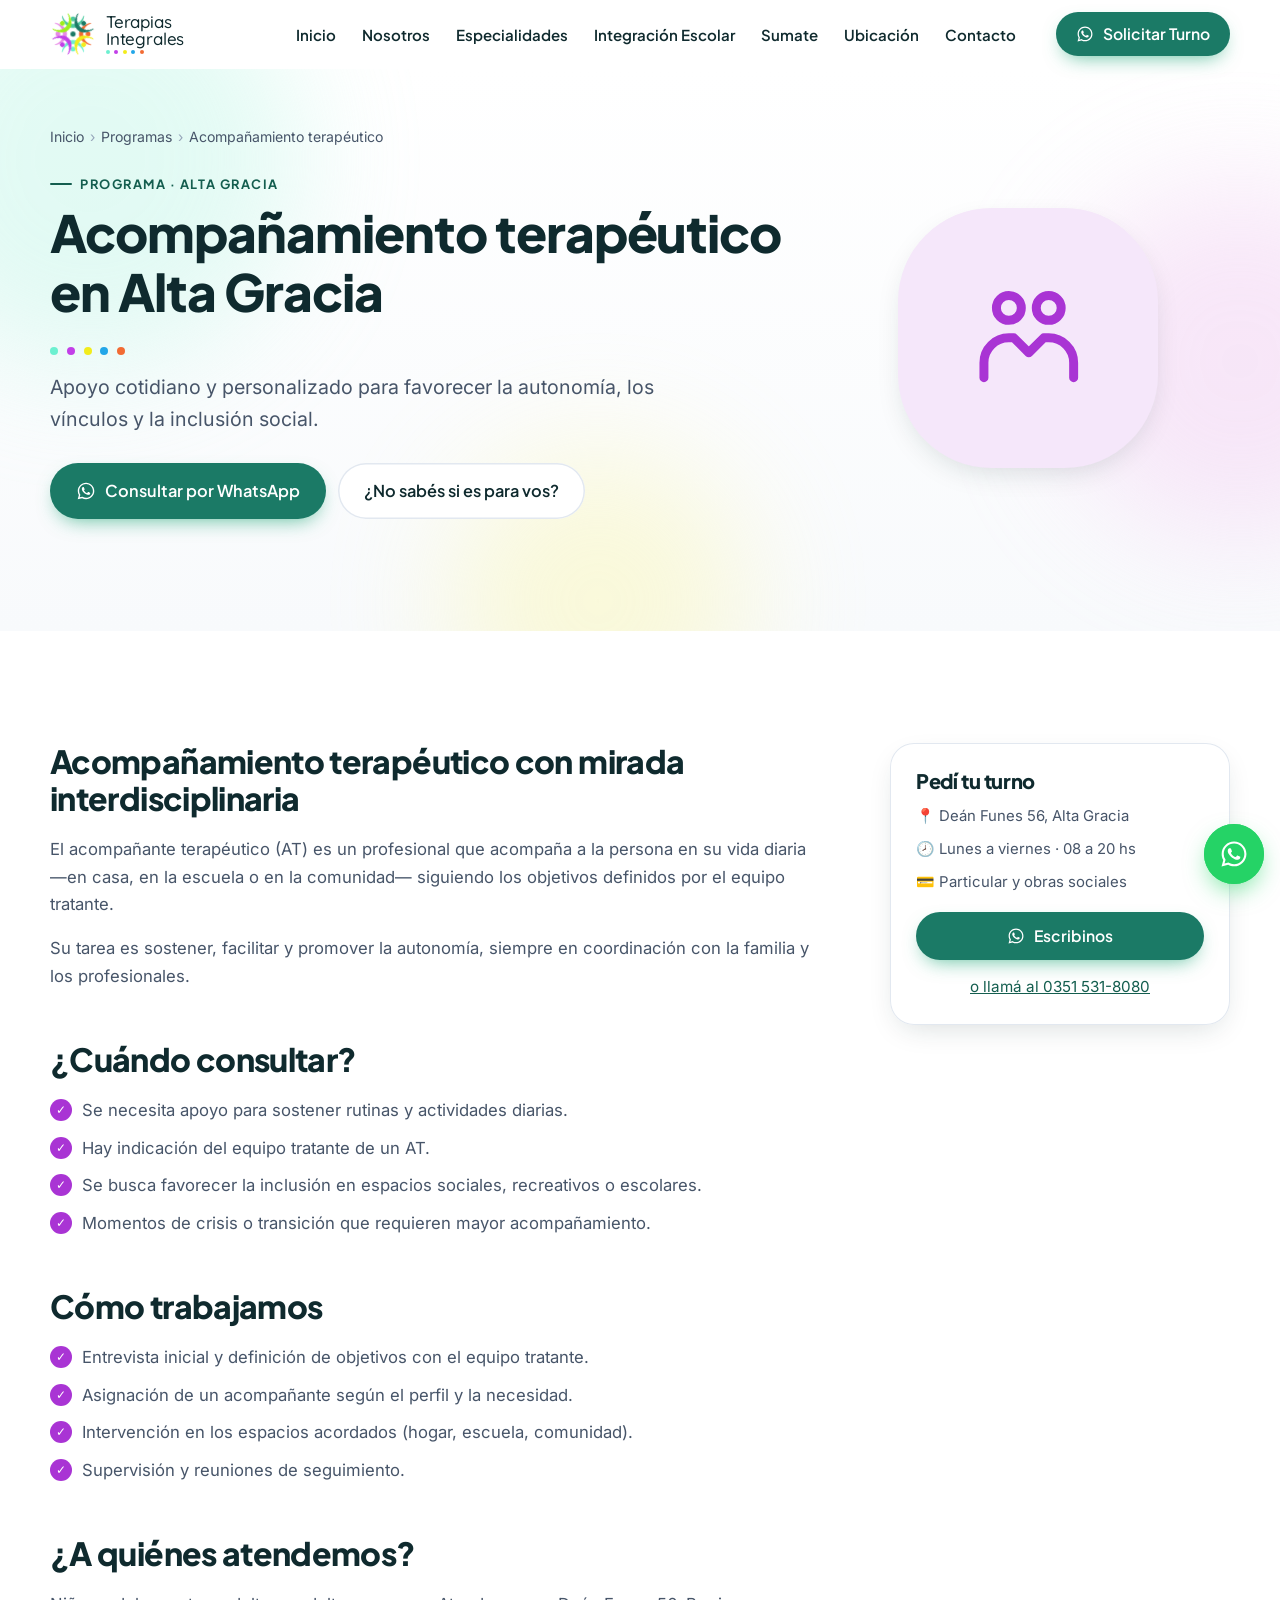
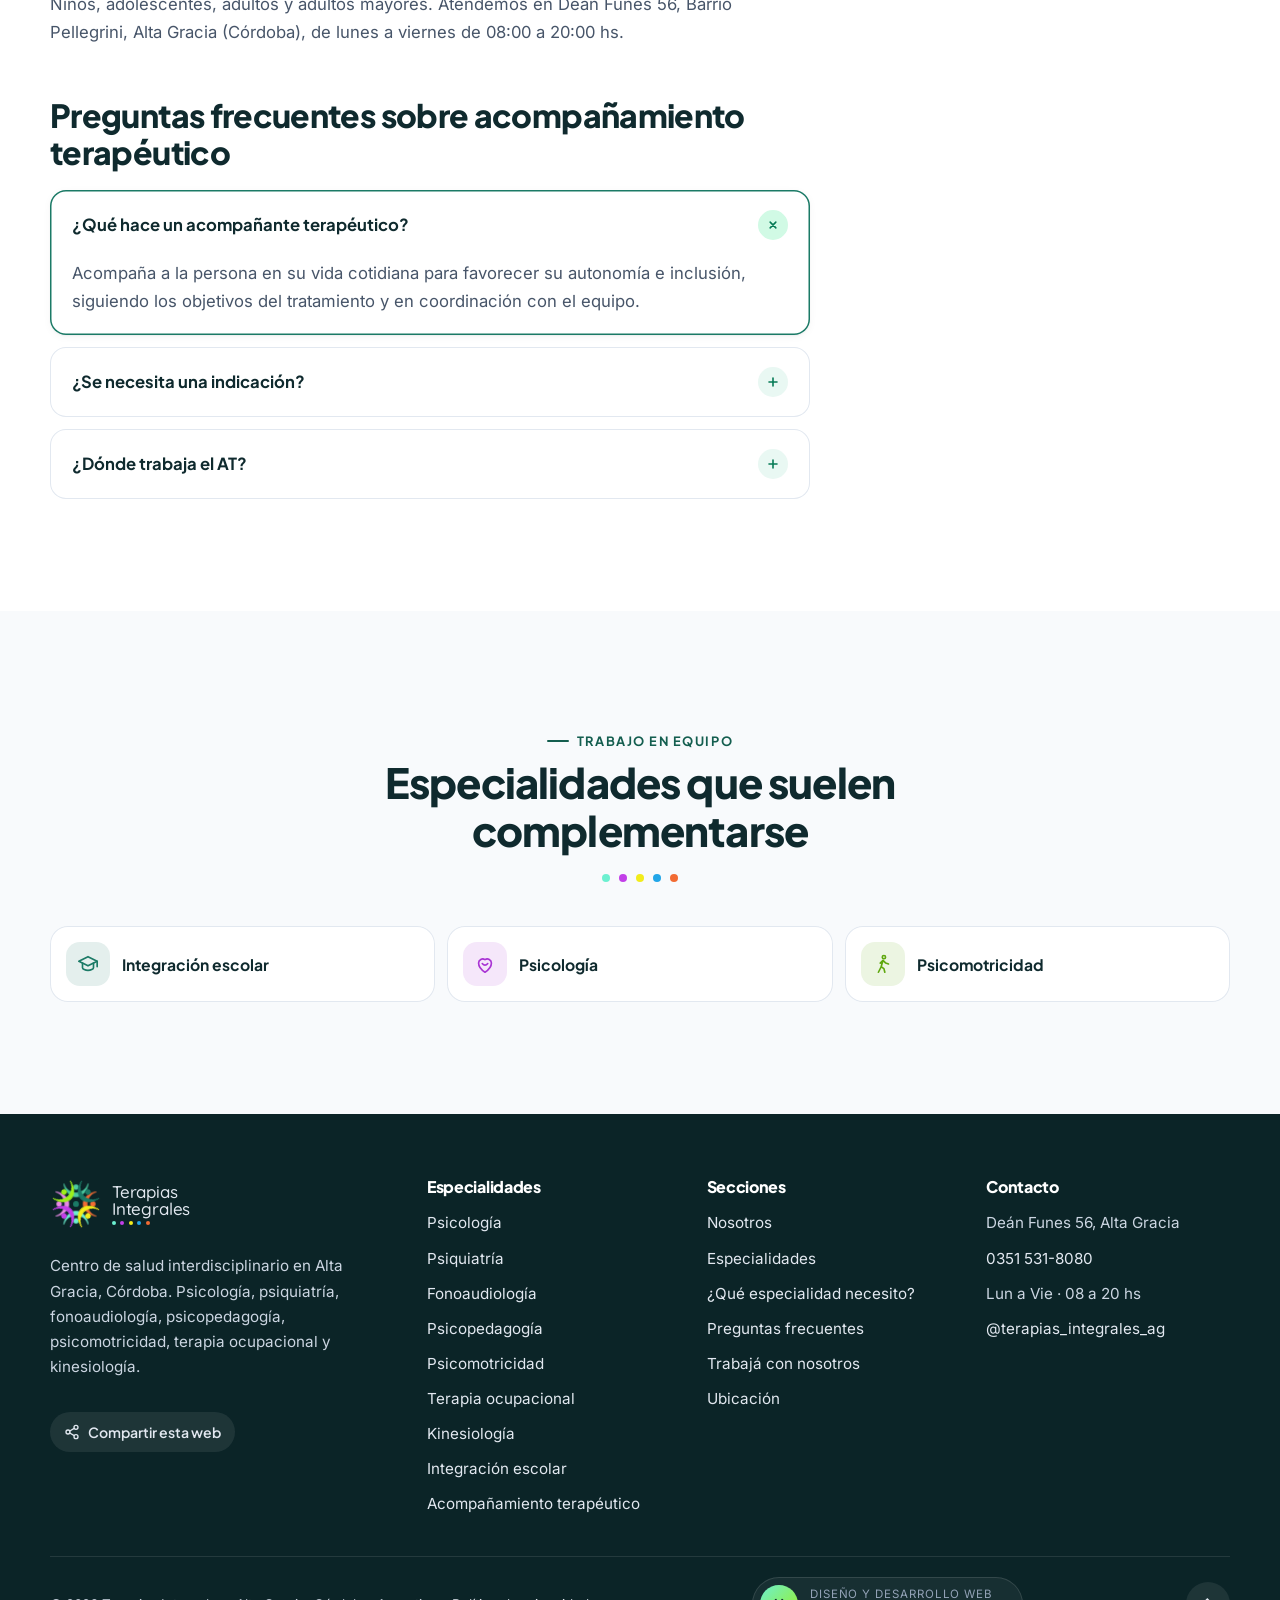
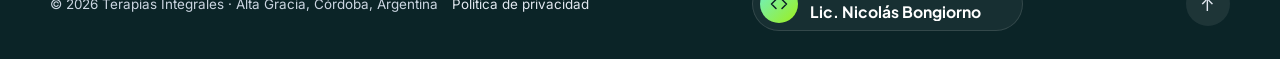
==== commit d721d7ed: "Agregar Psiquiatría y Terapia ocupacional; quitar Nutrición Co-Authored-By: Claude Opus 5.5 <noreply" ====
--- a/acompanamiento-terapeutico-alta-gracia/index.html
+++ b/acompanamiento-terapeutico-alta-gracia/index.html
@@ -291,7 +291,7 @@
           <svg class="lm lm--footer" viewBox="-320 -320 640 640" aria-hidden="true" focusable="false"><g transform="rotate(0)"><g class="lm-f" style="--i:0;color:var(--l-teal)"><use href="#lm-p"/></g></g><g transform="rotate(90)"><g class="lm-f" style="--i:2;color:var(--l-orange)"><use href="#lm-p"/></g></g><g transform="rotate(180)"><g class="lm-f" style="--i:4;color:var(--l-mint)"><use href="#lm-p"/></g></g><g transform="rotate(270)"><g class="lm-f" style="--i:6;color:var(--l-pink)"><use href="#lm-p"/></g></g><g transform="rotate(45)"><g class="lm-f" style="--i:1;color:var(--l-green)"><use href="#lm-p"/></g></g><g transform="rotate(135)"><g class="lm-f" style="--i:3;color:var(--l-yellow)"><use href="#lm-p"/></g></g><g transform="rotate(225)"><g class="lm-f" style="--i:5;color:var(--l-purple)"><use href="#lm-p"/></g></g><g transform="rotate(315)"><g class="lm-f" style="--i:7;color:var(--l-lime)"><use href="#lm-p"/></g></g><circle class="lm-c" r="36"/></svg>
           <span class="brand__text"><span>Terapias</span><span>Integrales</span><span class="ldots" aria-hidden="true"><i></i><i></i><i></i><i></i><i></i></span></span>
         </a>
-        <p class="footer__about">Centro de salud interdisciplinario en Alta Gracia, Córdoba. Psicología, fonoaudiología, psicopedagogía, psicomotricidad, kinesiología y nutrición.</p>
+        <p class="footer__about">Centro de salud interdisciplinario en Alta Gracia, Córdoba. Psicología, psiquiatría, fonoaudiología, psicopedagogía, psicomotricidad, terapia ocupacional y kinesiología.</p>
         <button type="button" class="share-btn footer__share js-share">
           <svg aria-hidden="true" width="16" height="16" viewBox="0 0 24 24" fill="none" stroke="currentColor" stroke-width="2" stroke-linecap="round" stroke-linejoin="round"><circle cx="18" cy="5" r="3"/><circle cx="6" cy="12" r="3"/><circle cx="18" cy="19" r="3"/><path d="m8.6 13.5 6.8 4M15.4 6.5l-6.8 4"/></svg>
           Compartir esta web
@@ -301,11 +301,12 @@
         <h2 class="footer__title">Especialidades</h2>
         <ul>
           <li><a href="../psicologia-alta-gracia/">Psicología</a></li>
+          <li><a href="../psiquiatria-alta-gracia/">Psiquiatría</a></li>
           <li><a href="../fonoaudiologia-alta-gracia/">Fonoaudiología</a></li>
           <li><a href="../psicopedagogia-alta-gracia/">Psicopedagogía</a></li>
           <li><a href="../psicomotricidad-alta-gracia/">Psicomotricidad</a></li>
+          <li><a href="../terapia-ocupacional-alta-gracia/">Terapia ocupacional</a></li>
           <li><a href="../kinesiologia-alta-gracia/">Kinesiología</a></li>
-          <li><a href="../nutricion-alta-gracia/">Nutrición</a></li>
           <li><a href="../integracion-escolar-alta-gracia/">Integración escolar</a></li>
           <li><a href="../acompanamiento-terapeutico-alta-gracia/">Acompañamiento terapéutico</a></li>
         </ul>
@@ -375,7 +376,8 @@
       <symbol id="i-psp" viewBox="0 0 24 24"><g fill="none" stroke="currentColor" stroke-width="1.8" stroke-linecap="round" stroke-linejoin="round"><path d="M9 18h6M10 21h4"/><path d="M12 3a6 6 0 0 0-3.6 10.8c.6.45 1 1.2 1 2V16h5.2v-.2c0-.8.4-1.55 1-2A6 6 0 0 0 12 3Z"/></g></symbol>
       <symbol id="i-motor" viewBox="0 0 24 24"><g fill="none" stroke="currentColor" stroke-width="1.8" stroke-linecap="round" stroke-linejoin="round"><circle cx="13" cy="4.5" r="1.8"/><path d="M7 21l3-6 3 2 1 4M9 11l3-3 3 3 3 1M10 15l2-7"/></g></symbol>
       <symbol id="i-kine" viewBox="0 0 24 24"><g fill="none" stroke="currentColor" stroke-width="1.8" stroke-linecap="round" stroke-linejoin="round"><path d="M12 3v18M9 6c0 1.5 6 1.5 6 0M9 10c0 1.5 6 1.5 6 0M9 14c0 1.5 6 1.5 6 0M9 18c0 1.5 6 1.5 6 0"/></g></symbol>
-      <symbol id="i-nutri" viewBox="0 0 24 24"><g fill="none" stroke="currentColor" stroke-width="1.8" stroke-linecap="round" stroke-linejoin="round"><path d="M12 7c-1.5-2-5-2.5-6.5 0C4 9.5 5 15 7.5 18.5c1.3 1.8 3 2.2 4.5 1.3 1.5.9 3.2.5 4.5-1.3C19 15 20 9.5 18.5 7 17 4.5 13.5 5 12 7Z"/><path d="M12 7c0-2 1-3.5 3-4"/></g></symbol>
+      <symbol id="i-psiq" viewBox="0 0 24 24"><g fill="none" stroke="currentColor" stroke-width="1.8" stroke-linecap="round" stroke-linejoin="round"><path d="M9.5 3.5A2.5 2.5 0 0 0 7 6a3 3 0 0 0-2.5 4.4A3 3 0 0 0 5.5 15 3 3 0 0 0 9 18.4a2.5 2.5 0 0 0 3 1.1V5.2a2.5 2.5 0 0 0-2.5-1.7Z"/><path d="M14.5 3.5A2.5 2.5 0 0 1 17 6a3 3 0 0 1 2.5 4.4A3 3 0 0 1 18.5 15a3 3 0 0 1-3.5 3.4 2.5 2.5 0 0 1-3 1.1"/><path d="M12 9h2.5M9.5 12H12M12 15h2"/></g></symbol>
+      <symbol id="i-to" viewBox="0 0 24 24"><g fill="none" stroke="currentColor" stroke-width="1.8" stroke-linecap="round" stroke-linejoin="round"><path d="M8 13V5.5a1.5 1.5 0 0 1 3 0V11"/><path d="M11 10.5V4a1.5 1.5 0 0 1 3 0v7"/><path d="M14 10.5V5.5a1.5 1.5 0 0 1 3 0V14a6 6 0 0 1-6 6h-.7a6 6 0 0 1-4.9-2.6L3.2 14a1.5 1.5 0 0 1 2.5-1.6L8 15"/></g></symbol>
       <symbol id="i-school" viewBox="0 0 24 24"><g fill="none" stroke="currentColor" stroke-width="1.8" stroke-linecap="round" stroke-linejoin="round"><path d="M2 9l10-5 10 5-10 5L2 9Z"/><path d="M6 11v5c0 1.5 3 3 6 3s6-1.5 6-3v-5M22 9v6"/></g></symbol>
       <symbol id="i-hands" viewBox="0 0 24 24"><g fill="none" stroke="currentColor" stroke-width="1.8" stroke-linecap="round" stroke-linejoin="round"><circle cx="8" cy="6" r="2.5"/><circle cx="16" cy="6" r="2.5"/><path d="M3 20v-3a5 5 0 0 1 5-5h1l3 3 3-3h1a5 5 0 0 1 5 5v3"/></g></symbol>
       <symbol id="i-shield" viewBox="0 0 24 24"><g fill="none" stroke="currentColor" stroke-width="1.8" stroke-linecap="round" stroke-linejoin="round"><path d="M12 3l8 3v6c0 5-3.5 8-8 9-4.5-1-8-4-8-9V6l8-3Z"/><path d="M9 12l2 2 4-4"/></g></symbol>
--- a/assets/css/styles.css
+++ b/assets/css/styles.css
@@ -207,7 +207,7 @@
 .orbit__center .lm { width: 74%; height: auto; cursor: pointer; }
 @keyframes breathe { 50% { transform: scale(1.07); } }
 .orbit__chip {
-  --angle: calc(var(--a) * 60deg - 90deg);
+  --angle: calc(var(--a) * (360deg / 7) - 90deg);
   position: absolute; left: 50%; top: 50%;
   transform: rotate(var(--angle)) translate(var(--r)) rotate(calc(-1 * var(--angle))) translate(-50%, -50%);
   display: inline-flex; align-items: center; gap: 6px; white-space: nowrap;
@@ -728,3 +728,73 @@
 .footer__legal { display: flex; flex-wrap: wrap; gap: 6px 14px; font-size: .84rem; }
 [hidden] { display: none !important; }
 .page-hero .ldots { display: flex; margin: -4px 0 16px; }
+
+/* ==========================================================
+   Ajustes para celulares angostos y letra agrandada
+   ========================================================== */
+/* Los hijos de grillas no pueden ser más anchos que la pantalla */
+.hero__grid > *, .page-hero__grid > *, .about > *, .faq-grid > *, .contact-grid > *,
+.join__grid > *, .quiz-wrap > *, .page-layout > *, .programs > *, .footer__grid > * { min-width: 0; }
+/* Títulos: tamaño que siempre entra en pantalla y corte de palabra con guion si hiciera falta */
+h1, h2 { overflow-wrap: break-word; hyphens: manual; }
+h1 { font-size: min(clamp(2rem, 6.2vw, 3.7rem), 8.6vw); }
+.page-hero h1 { font-size: min(clamp(1.9rem, 5.4vw, 3.2rem), 8.4vw); }
+h2 { font-size: min(clamp(1.7rem, 4.2vw, 2.6rem), 7.6vw); }
+@media (max-width: 599px) {
+  .hl { white-space: normal; }
+  .hero__lead { max-width: none; }
+  .badge { font-size: .84rem; }
+}
+.opts { grid-template-columns: repeat(2, minmax(0, 1fr)); }
+.opts--wide { grid-template-columns: minmax(0, 1fr); }
+@media (min-width: 600px) { .opts { grid-template-columns: repeat(3, minmax(0, 1fr)); } .opts--wide { grid-template-columns: repeat(2, minmax(0, 1fr)); } }
+@media (max-width: 379px) { .opts { grid-template-columns: minmax(0, 1fr); } }
+.opt { min-width: 0; overflow-wrap: anywhere; }
+.hero__facts { grid-template-columns: repeat(3, minmax(0, 1fr)); }
+.hero__facts li { min-width: 0; }
+.hero__facts strong { font-size: min(1.5rem, 6.4vw); }
+.hero__facts span { overflow-wrap: anywhere; }
+@media (max-width: 359px) { .hero__facts { gap: 8px; } .hero__facts li { padding: 10px 8px; } }
+.info-list { grid-template-columns: minmax(0, 1fr); }
+@media (min-width: 600px) { .info-list { grid-template-columns: repeat(2, minmax(0, 1fr)); } }
+.info > div { min-width: 0; overflow-wrap: anywhere; }
+.hero__facts span { overflow-wrap: break-word; }
+@media (max-width: 439px) {
+  .hero__facts { grid-template-columns: minmax(0, 1fr); gap: 8px; }
+  .hero__facts li { display: flex; align-items: baseline; gap: 12px; padding: 10px 16px; }
+  .hero__facts strong { font-size: 1.35rem; min-width: 3.2ch; }
+  .hero__facts span { font-size: .9rem; }
+}
+
+/* 7 especialidades: la última tarjeta, si queda sola, va centrada */
+@media (min-width: 600px) and (max-width: 1023px) {
+  .cards > li:last-child:nth-child(2n+1) { grid-column: 1 / -1; justify-self: center; width: calc(50% - 9px); }
+}
+@media (min-width: 1024px) {
+  .cards > li:last-child:nth-child(3n+1) { grid-column: 2; }
+}
+
+/* Celulares: el logo arriba y las 7 especialidades como etiquetas flotantes debajo */
+@media (max-width: 599px) {
+  .orbit { --r: 0px; width: 100%; aspect-ratio: auto; display: flex; flex-wrap: wrap; justify-content: center; gap: 10px 8px; padding-top: 4px; }
+  .orbit::before, .orbit::after { display: none; }
+  .orbit__center { position: relative; inset: auto; translate: none; flex-basis: auto; width: clamp(150px, 46vw, 190px); margin: 0 calc(50% - clamp(150px, 46vw, 190px) / 2) 12px;
+    box-shadow: var(--shadow), 0 0 0 10px rgb(255 255 255 / .6), 0 0 0 11px rgb(27 122 102 / .18); }
+  .orbit__chip { position: static; transform: none; font-size: .82rem; padding: 8px 12px; animation-name: bob-m; }
+}
+@keyframes bob-m { 50% { translate: 0 -5px; } }
+
+/* Círculo de 7 especialidades: radio y centro según el ancho disponible */
+@media (min-width: 600px) and (max-width: 1023px) {
+  .orbit { --r: 205px; }
+  .orbit__center { width: 170px; }
+}
+@media (min-width: 1024px) and (max-width: 1199px) {
+  .orbit { --r: 168px; }
+  .orbit__center { width: 132px; }
+  .orbit__chip { font-size: .76rem; padding: 8px 11px; }
+}
+@media (min-width: 1200px) {
+  .orbit { --r: 205px; }
+  .orbit__center { width: 168px; }
+}
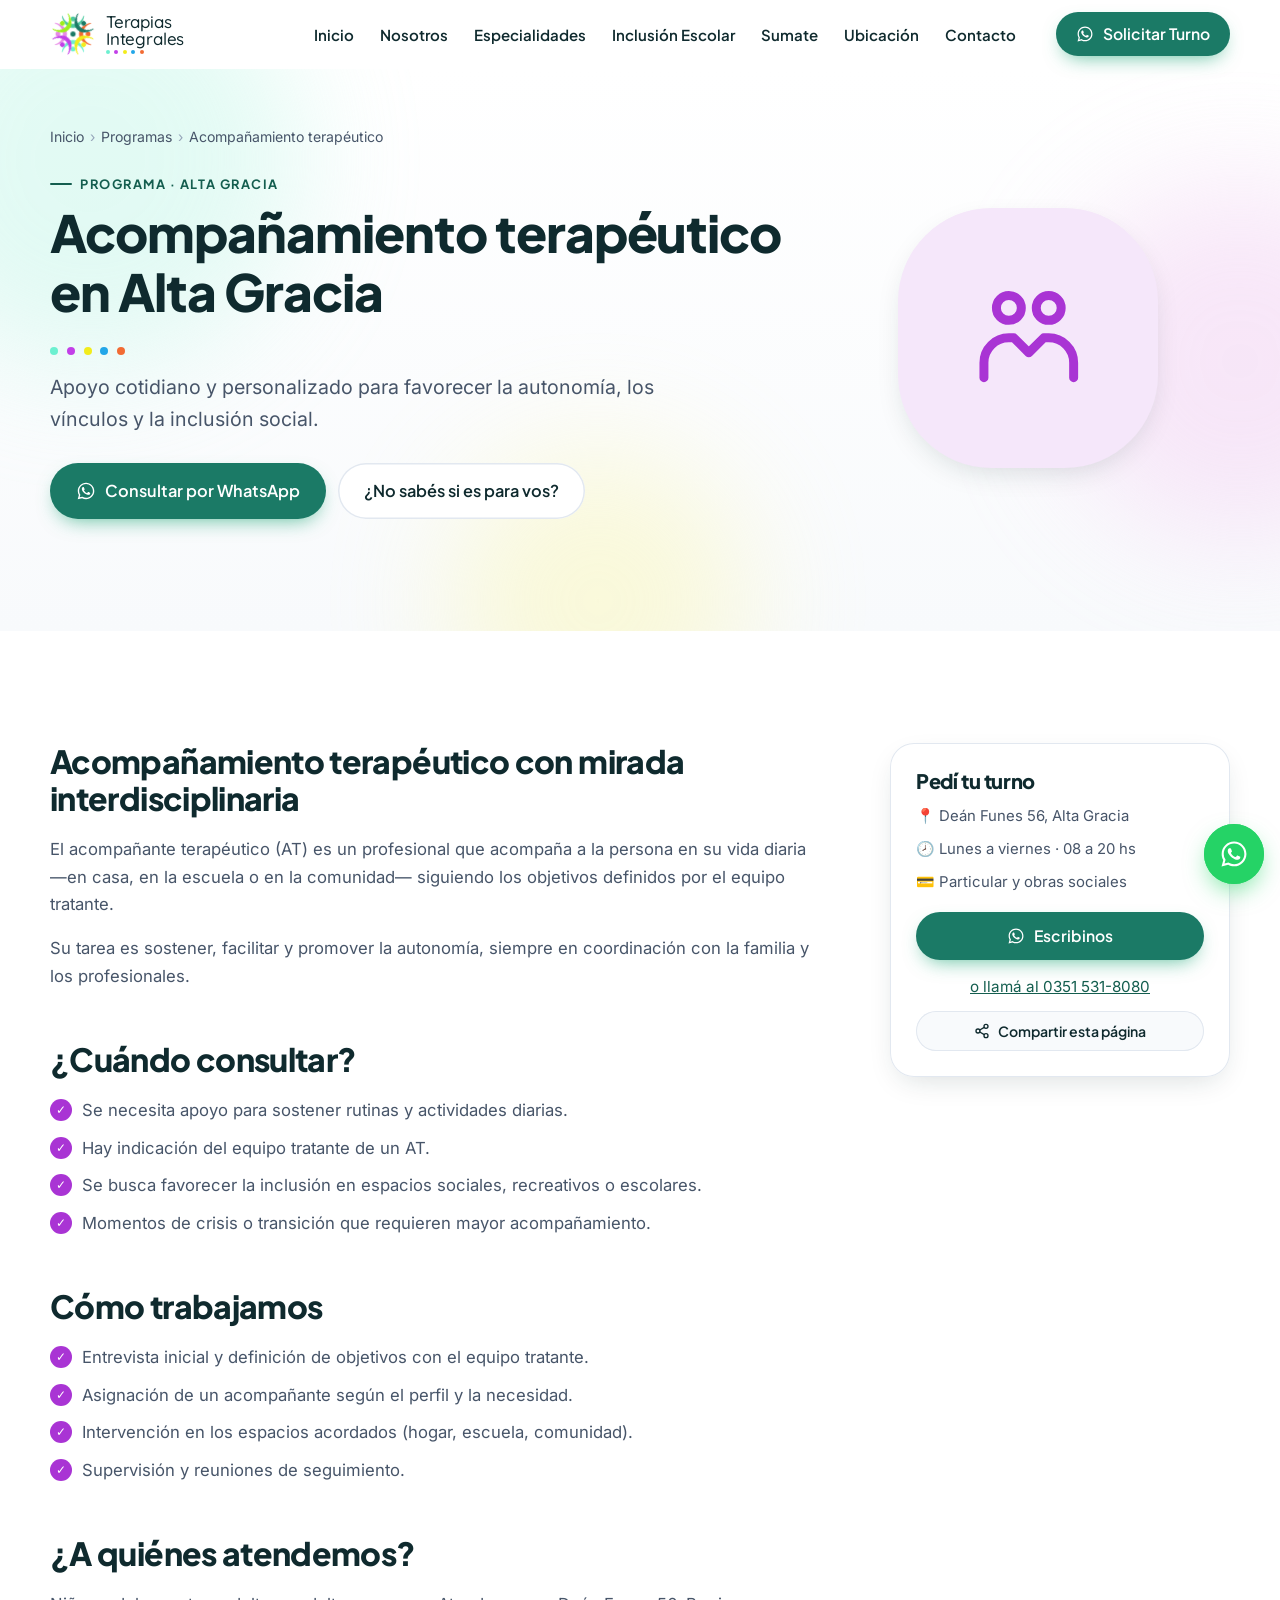
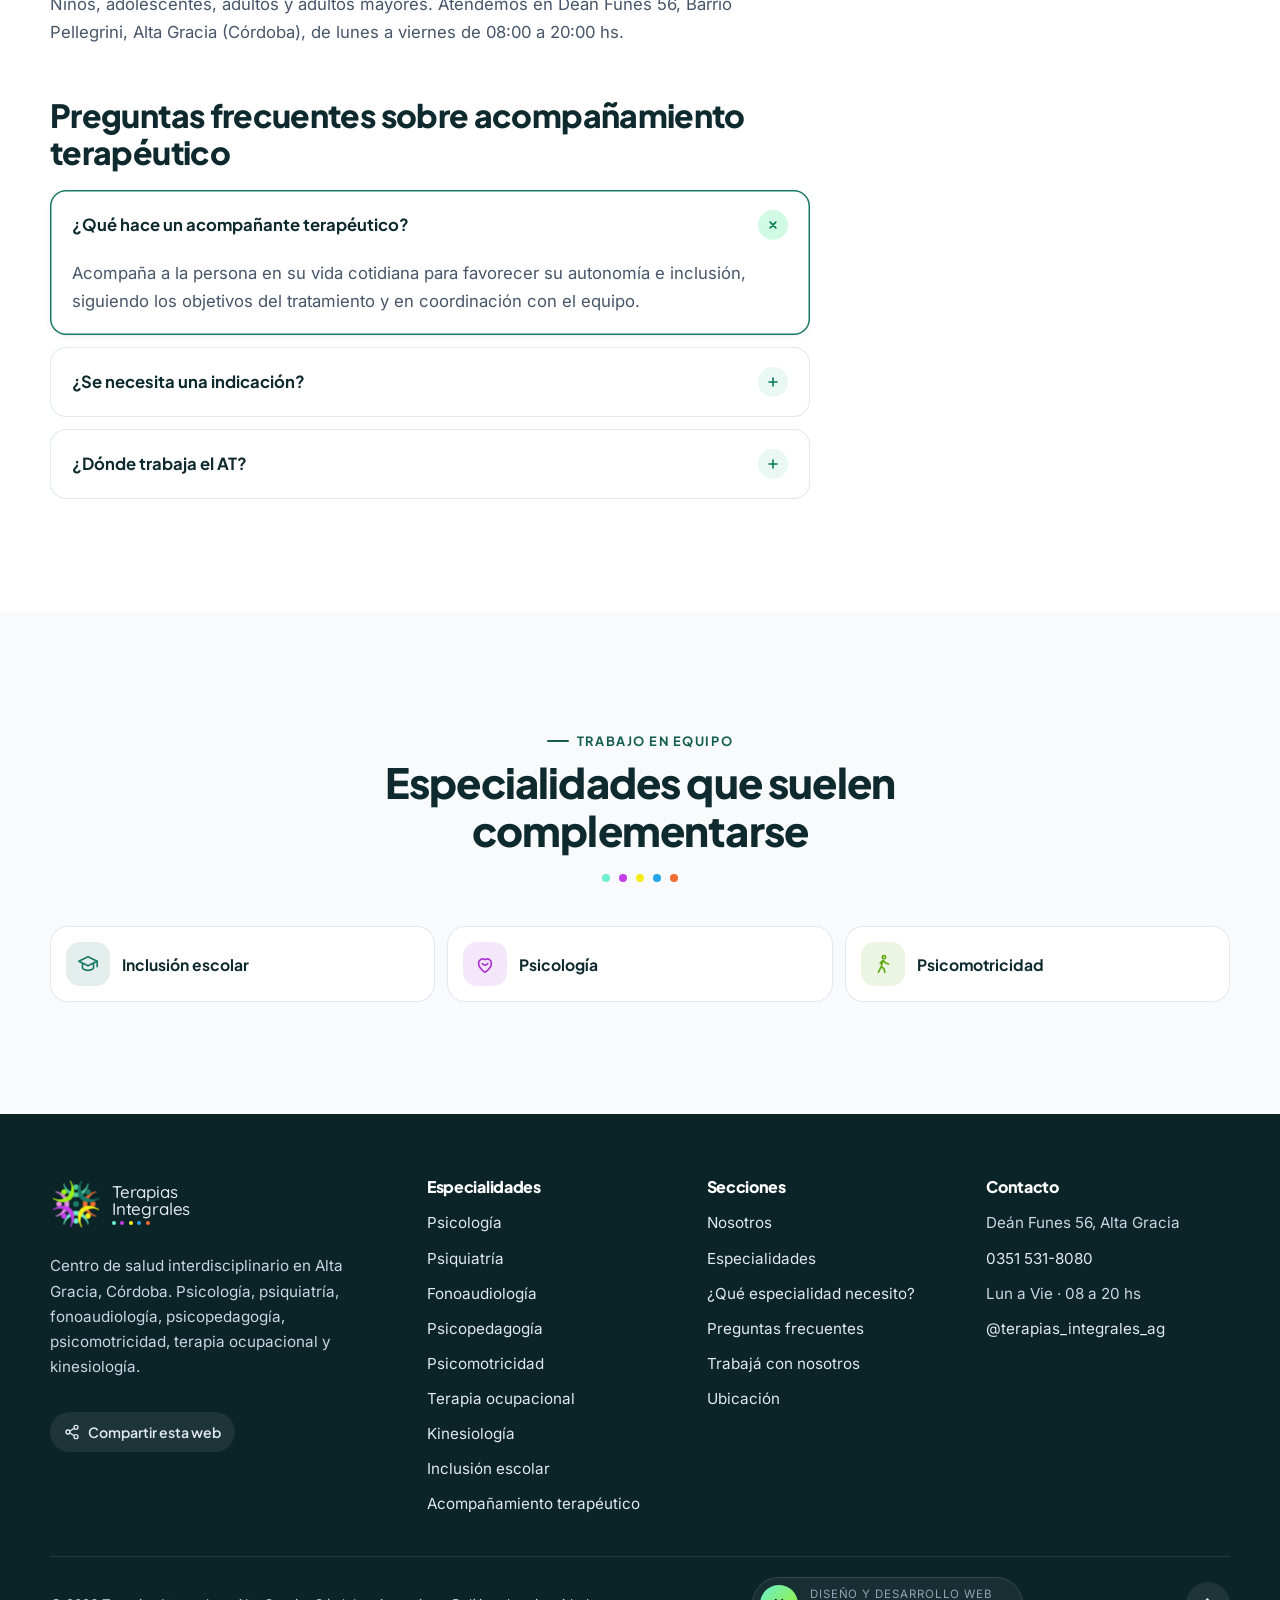
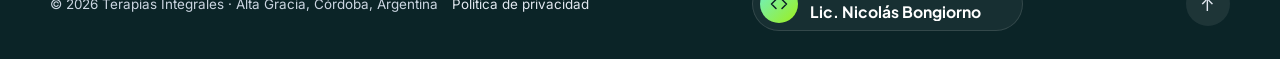
==== commit 512dd80a: "Inclusión escolar y DAI (terminología de Córdoba), texto de Psicopedagogía y botón compartir Co-Auth" ====
--- a/acompanamiento-terapeutico-alta-gracia/index.html
+++ b/acompanamiento-terapeutico-alta-gracia/index.html
@@ -156,7 +156,7 @@
         <li><a href="../">Inicio</a></li>
         <li><a href="../#nosotros">Nosotros</a></li>
         <li><a href="../#especialidades">Especialidades</a></li>
-        <li><a href="../#programas">Integración Escolar</a></li>
+        <li><a href="../#programas">Inclusión Escolar</a></li>
         <li><a href="../#trabaja-con-nosotros">Sumate</a></li>
         <li><a href="../#ubicacion">Ubicación</a></li>
         <li><a href="../#contacto">Contacto</a></li>
@@ -262,6 +262,10 @@
               <svg aria-hidden="true" width="18" height="18"><use href="#i-wa"/></svg> Escribinos
             </a>
             <p style="margin:14px 0 0;text-align:center"><a href="tel:+5493515318080">o llamá al 0351 531-8080</a></p>
+            <button type="button" class="share-btn share-btn--light js-share">
+              <svg aria-hidden="true" width="16" height="16" viewBox="0 0 24 24" fill="none" stroke="currentColor" stroke-width="2" stroke-linecap="round" stroke-linejoin="round"><circle cx="18" cy="5" r="3"/><circle cx="6" cy="12" r="3"/><circle cx="18" cy="19" r="3"/><path d="m8.6 13.5 6.8 4M15.4 6.5l-6.8 4"/></svg>
+              Compartir esta página
+            </button>
           </div>
         </aside>
       </div>
@@ -275,7 +279,7 @@
           <span class="ldots reveal" aria-hidden="true"><i></i><i></i><i></i><i></i><i></i></span>
         </header>
         <ul class="related reveal">
-            <li><a href="../integracion-escolar-alta-gracia/" style="--c:var(--green)"><span class="card__icon"><svg aria-hidden="true"><use href="#i-school"/></svg></span>Integración escolar</a></li>
+            <li><a href="../inclusion-escolar-alta-gracia/" style="--c:var(--green)"><span class="card__icon"><svg aria-hidden="true"><use href="#i-school"/></svg></span>Inclusión escolar</a></li>
             <li><a href="../psicologia-alta-gracia/" style="--c:var(--purple)"><span class="card__icon"><svg aria-hidden="true"><use href="#i-psico"/></svg></span>Psicología</a></li>
             <li><a href="../psicomotricidad-alta-gracia/" style="--c:#5FA80F"><span class="card__icon"><svg aria-hidden="true"><use href="#i-motor"/></svg></span>Psicomotricidad</a></li>
         </ul>
@@ -307,7 +311,7 @@
           <li><a href="../psicomotricidad-alta-gracia/">Psicomotricidad</a></li>
           <li><a href="../terapia-ocupacional-alta-gracia/">Terapia ocupacional</a></li>
           <li><a href="../kinesiologia-alta-gracia/">Kinesiología</a></li>
-          <li><a href="../integracion-escolar-alta-gracia/">Integración escolar</a></li>
+          <li><a href="../inclusion-escolar-alta-gracia/">Inclusión escolar</a></li>
           <li><a href="../acompanamiento-terapeutico-alta-gracia/">Acompañamiento terapéutico</a></li>
         </ul>
       </nav>
--- a/assets/css/styles.css
+++ b/assets/css/styles.css
@@ -798,3 +798,10 @@
   .orbit { --r: 205px; }
   .orbit__center { width: 168px; }
 }
+
+/* Cita destacada en páginas de especialidad */
+.page-quote { margin: 8px 0 1.6em; padding: 20px 24px; border-radius: 18px; border-left: 4px solid var(--c, var(--green));
+  background: color-mix(in srgb, var(--c, var(--green)) 8%, white); }
+.page-quote p { margin: 0; font: 600 1.08rem/1.55 var(--f-head); color: var(--ink) !important; }
+.share-btn--light { width: 100%; justify-content: center; margin-top: 12px; background: var(--soft); color: var(--ink); box-shadow: inset 0 0 0 1px var(--line); }
+.share-btn--light:hover { background: var(--green-50); color: var(--green-600); }
